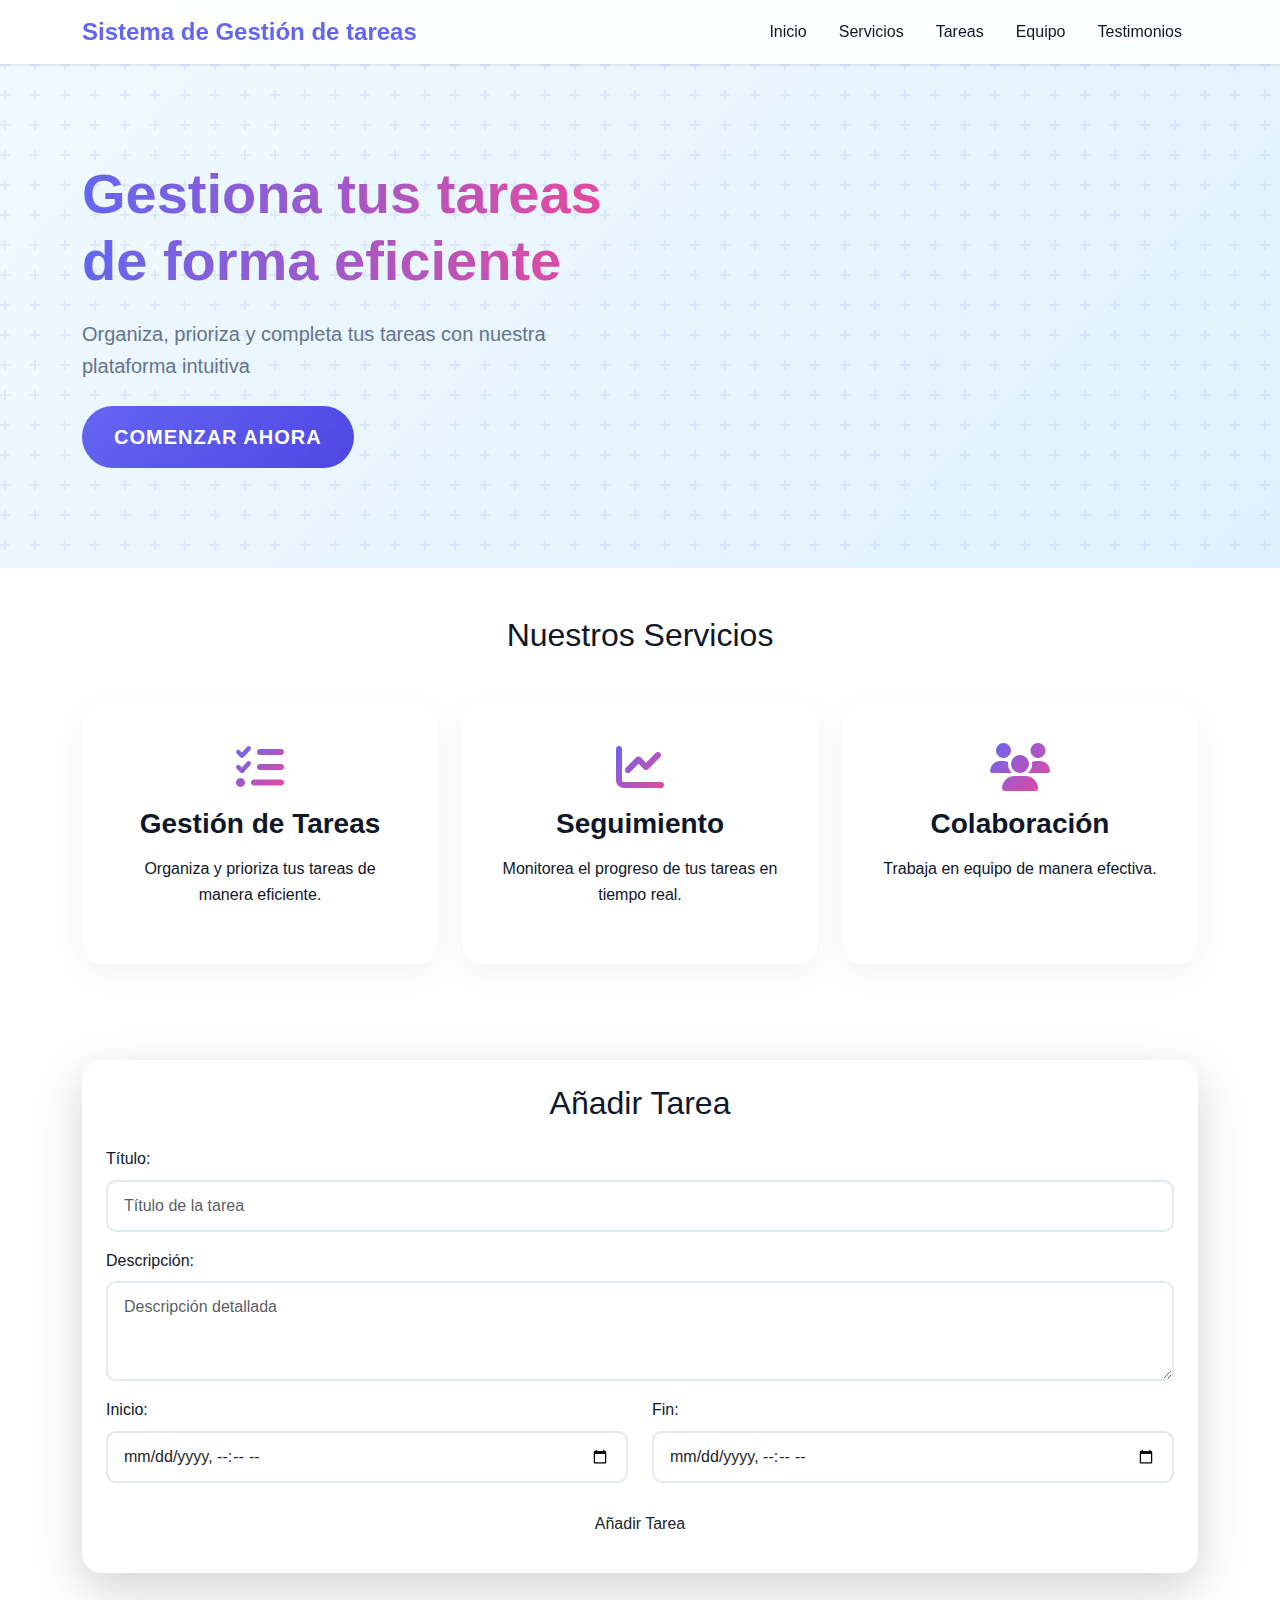
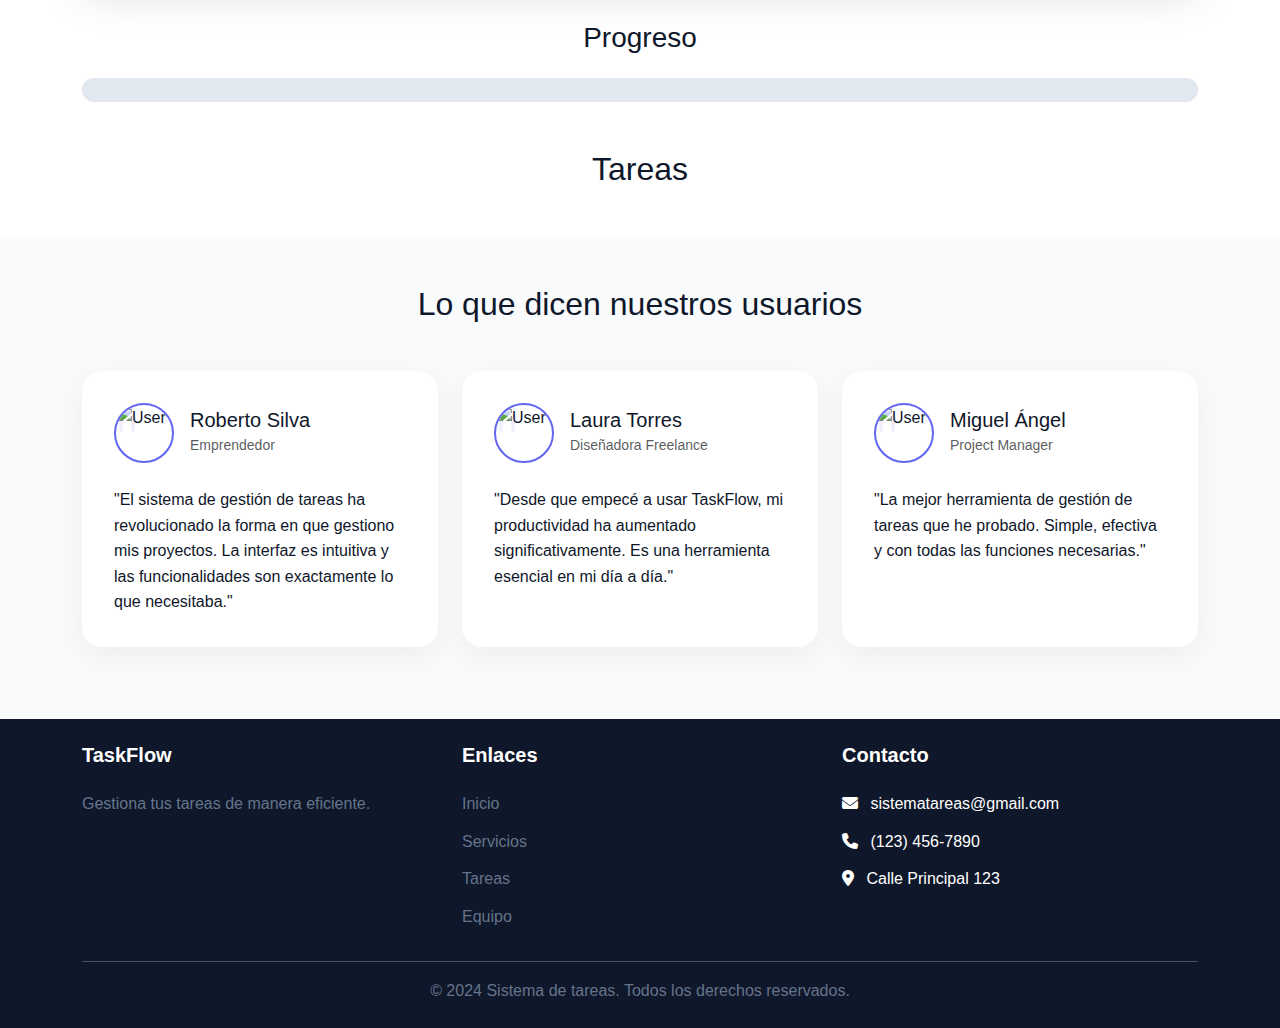
==== index.html @ 4edff776 "Fix section tareas" ====
<!DOCTYPE html>
<html lang="es">

<head>
    <meta charset="UTF-8">
    <meta name="viewport" content="width=device-width, initial-scale=1.0">
    <title>TaskFlow - Gestión de Tareas</title>
    <!-- Bootstrap CSS -->
    <link href="https://cdn.jsdelivr.net/npm/bootstrap@5.3.0-alpha3/dist/css/bootstrap.min.css" rel="stylesheet">
    <!-- Font Awesome -->
    <link rel="stylesheet" href="https://cdnjs.cloudflare.com/ajax/libs/font-awesome/6.4.0/css/all.min.css">
    <!-- Custom CSS -->
    <link rel="stylesheet" href="styles/main.css">
</head>

<body>
    <!-- Navbar -->
    <nav class="navbar navbar-expand-lg navbar-dark fixed-top">
        <div class="container">
            <a class="navbar-brand" href="#">Sistema de Gestión de tareas</a>
            <button class="navbar-toggler" type="button" data-bs-toggle="collapse" data-bs-target="#navbarNav">
                <span class="navbar-toggler-icon"></span>
            </button>
            <div class="collapse navbar-collapse" id="navbarNav">
                <ul class="navbar-nav ms-auto">
                    <li class="nav-item">
                        <a class="nav-link" href="#inicio">Inicio</a>
                    </li>
                    <li class="nav-item">
                        <a class="nav-link" href="#servicios">Servicios</a>
                    </li>
                    <li class="nav-item">
                        <a class="nav-link" href="#tareas">Tareas</a>
                    </li>
                    <li class="nav-item">
                        <a class="nav-link" href="#equipo">Equipo</a>
                    </li>
                    <li class="nav-item">
                        <a class="nav-link" href="#testimonios">Testimonios</a>
                    </li>
                </ul>
            </div>
        </div>
    </nav>

    <!-- Hero Section -->
    <section id="inicio" class="hero-section">
        <div class="container">
            <div class="row align-items-center">
                <div class="col-lg-6">
                    <h1 class="display-4 fw-bold mb-4">Gestiona tus tareas de forma eficiente</h1>
                    <p class="lead mb-4">Organiza, prioriza y completa tus tareas con nuestra plataforma intuitiva</p>
                    <a href="#tareas" class="btn btn-primary btn-lg">Comenzar ahora</a>
                </div>

            </div>
        </div>
    </section>

    <!-- Services Section -->
    <section id="servicios" class="services-section py-5">
        <div class="container">
            <h2 class="text-center mb-5">Nuestros Servicios</h2>
            <div class="row g-4">
                <div class="col-md-4">
                    <div class="service-card">
                        <i class="fas fa-tasks fa-3x mb-3"></i>
                        <h3>Gestión de Tareas</h3>
                        <p>Organiza y prioriza tus tareas de manera eficiente.</p>
                    </div>
                </div>
                <div class="col-md-4">
                    <div class="service-card">
                        <i class="fas fa-chart-line fa-3x mb-3"></i>
                        <h3>Seguimiento</h3>
                        <p>Monitorea el progreso de tus tareas en tiempo real.</p>
                    </div>
                </div>
                <div class="col-md-4">
                    <div class="service-card">
                        <i class="fas fa-users fa-3x mb-3"></i>
                        <h3>Colaboración</h3>
                        <p>Trabaja en equipo de manera efectiva.</p>
                    </div>
                </div>
            </div>
        </div>
    </section>

    <!-- Task Management Section -->
    <main class="container py-5">
        <!-- Sección del formulario -->
        <section class="mb-5">
            <div class="custom-card shadow-lg p-4">
                <h2 class="text-center custom-title mb-4">Añadir Tarea</h2>
                <form id="taskForm">
                    <div class="mb-3">
                        <label for="title" class="form-label custom-label">Título:</label>
                        <input type="text" id="title" name="title" class="form-control custom-input"
                            placeholder="Título de la tarea" required>
                    </div>
                    <div class="mb-3">
                        <label for="description" class="form-label custom-label">Descripción:</label>
                        <textarea id="description" name="description" class="form-control custom-textarea" rows="3"
                            placeholder="Descripción detallada" required></textarea>
                    </div>
                    <div class="row">
                        <div class="col-md-6 mb-3">
                            <label for="start_time" class="form-label custom-label">Inicio:</label>
                            <input type="datetime-local" id="start_time" name="start_time"
                                class="form-control custom-input" required>
                        </div>
                        <div class="col-md-6 mb-3">
                            <label for="end_time" class="form-label custom-label">Fin:</label>
                            <input type="datetime-local" id="end_time" name="end_time" class="form-control custom-input"
                                required>
                        </div>
                    </div>
                    <button type="submit" class="btn custom-btn w-100">Añadir Tarea</button>
                </form>
            </div>
        </section>

        <!-- Barra de progreso -->
        <section class="mb-5">
            <h3 class="text-center custom-title mb-3">Progreso</h3>
            <div class="progress">
                <div id="progressBar" class="progress-bar progress-bar-striped" role="progressbar" style="width: 0%;"
                    aria-valuenow="0" aria-valuemin="0" aria-valuemax="100">
                    0% Completado
                </div>
            </div>
        </section>


        <!-- Línea de tiempo -->
        <section>
            <h2 class="text-center custom-title mb-4">Tareas</h2>
            <div id="timelineContainer" class="row g-4">

            </div>
        </section>
    </main>

    <!-- Team Section -->
    <!-- <section id="equipo" class="team-section py-5">
        <div class="container">
            <h2 class="text-center mb-5">Nuestro Equipo</h2>
            <div class="row">
                <div class="col-lg-3 col-md-6 mb-4">
                    <div class="team-card">
                        <img src="https://randomuser.me/api/portraits/men/1.jpg" alt="Team member">
                        <h4>Jhon Guaman</h4>
                        <p>CEO & Fundador</p>
                    </div>
                </div>
                <div class="col-lg-3 col-md-6 mb-4">
                    <div class="team-card">
                        <img src="https://randomuser.me/api/portraits/men/2.jpg" alt="Team member">
                        <h4>María García</h4>
                        <p>Diseñadora UX</p>
                    </div>
                </div>
                <div class="col-lg-3 col-md-6 mb-4">
                    <div class="team-card">
                        <img src="https://randomuser.me/api/portraits/men/3.jpg" alt="Team member">
                        <h4>Carlos López</h4>
                        <p>Desarrollador Senior</p>
                    </div>
                </div>
               
            </div>
        </div>
    </section> -->

    <!-- Testimonials Section -->
    <section id="testimonios" class="testimonials-section py-5">
        <div class="container">
            <h2 class="text-center mb-5">Lo que dicen nuestros usuarios</h2>
            <div class="row">
                <div class="col-lg-4 mb-4">
                    <div class="testimonial-card">
                        <div class="d-flex align-items-center mb-4">
                            <img src="https://randomuser.me/api/portraits/men/3.jpg" alt="User" class="me-3">
                            <div>
                                <h5 class="mb-0">Roberto Silva</h5>
                                <small class="text-muted">Emprendedor</small>
                            </div>
                        </div>
                        <p class="mb-0">"El sistema de gestión de tareas ha revolucionado la forma en que gestiono mis
                            proyectos. La interfaz es intuitiva y las funcionalidades son exactamente lo que
                            necesitaba."</p>
                    </div>
                </div>
                <div class="col-lg-4 mb-4">
                    <div class="testimonial-card">
                        <div class="d-flex align-items-center mb-4">
                            <img src="https://randomuser.me/api/portraits/women/3.jpg" alt="User" class="me-3">
                            <div>
                                <h5 class="mb-0">Laura Torres</h5>
                                <small class="text-muted">Diseñadora Freelance</small>
                            </div>
                        </div>
                        <p class="mb-0">"Desde que empecé a usar TaskFlow, mi productividad ha aumentado
                            significativamente. Es una herramienta esencial en mi día a día."</p>
                    </div>
                </div>
                <div class="col-lg-4 mb-4">
                    <div class="testimonial-card">
                        <div class="d-flex align-items-center mb-4">
                            <img src="https://randomuser.me/api/portraits/men/4.jpg" alt="User" class="me-3">
                            <div>
                                <h5 class="mb-0">Miguel Ángel</h5>
                                <small class="text-muted">Project Manager</small>
                            </div>
                        </div>
                        <p class="mb-0">"La mejor herramienta de gestión de tareas que he probado. Simple, efectiva y
                            con todas las funciones necesarias."</p>
                    </div>
                </div>
            </div>
        </div>
    </section>

    <!-- Footer -->
    <footer class="footer py-4">
        <div class="container">
            <div class="row">
                <div class="col-md-4">
                    <h5>TaskFlow</h5>
                    <p>Gestiona tus tareas de manera eficiente.</p>
                </div>
                <div class="col-md-4">
                    <h5>Enlaces</h5>
                    <ul class="list-unstyled">
                        <li><a href="#inicio">Inicio</a></li>
                        <li><a href="#servicios">Servicios</a></li>
                        <li><a href="#tareas">Tareas</a></li>
                        <li><a href="#equipo">Equipo</a></li>
                    </ul>
                </div>
                <div class="col-md-4">
                    <h5>Contacto</h5>
                    <ul class="list-unstyled">
                        <li><i class="fas fa-envelope me-2"></i> sistematareas@gmail.com</li>
                        <li><i class="fas fa-phone me-2"></i> (123) 456-7890</li>
                        <li><i class="fas fa-map-marker-alt me-2"></i> Calle Principal 123</li>
                    </ul>
                </div>
            </div>
            <hr>
            <div class="text-center">
                <p class="mb-0">&copy; 2024 Sistema de tareas. Todos los derechos reservados.</p>
            </div>
        </div>
    </footer>

    <!-- Bootstrap JS -->
    <script src="https://cdn.jsdelivr.net/npm/bootstrap@5.3.0-alpha3/dist/js/bootstrap.bundle.min.js"></script>
    <script type="module" src="./scripts/main.js"></script>
</body>

</html>
---- styles/main.css ----
/* Variables */
:root {
    --primary-color: #6366f1;
    --primary-dark: #4f46e5;
    --secondary-color: #0f172a;
    --accent-color: #ec4899;
    --light-color: #f8fafc;
    --gray-color: #64748b;
    --success-color: #22c55e;
    --danger-color: #ef4444;
    --warning-color: #f59e0b;
}

/* General Styles */
body {
    font-family: 'Inter', 'Segoe UI', sans-serif;
    color: var(--secondary-color);
    line-height: 1.6;
}

/* Navbar */
.navbar {
    background-color: rgba(255, 255, 255, 0.95);
    backdrop-filter: blur(10px);
    box-shadow: 0 1px 3px rgba(0, 0, 0, 0.1);
}

.navbar-brand {
    font-weight: 700;
    color: var(--primary-color) !important;
    font-size: 1.5rem;
}

.nav-link {
    font-weight: 500;
    color: var(--secondary-color) !important;
    padding: 0.5rem 1rem !important;
    transition: color 0.3s ease;
}

.nav-link:hover {
    color: var(--primary-color) !important;
}

/* Hero Section */
.hero-section {
    padding: 160px 0 100px;
    background: linear-gradient(135deg, #f0f9ff 0%, #e0f2fe 100%);
    position: relative;
    overflow: hidden;
}

.hero-section::before {
    content: '';
    position: absolute;
    top: 0;
    left: 0;
    right: 0;
    bottom: 0;
    background: url("data:image/svg+xml,%3Csvg width='60' height='60' viewBox='0 0 60 60' xmlns='http://www.w3.org/2000/svg'%3E%3Cg fill='none' fill-rule='evenodd'%3E%3Cg fill='%236366f1' fill-opacity='0.1'%3E%3Cpath d='M36 34v-4h-2v4h-4v2h4v4h2v-4h4v-2h-4zm0-30V0h-2v4h-4v2h4v4h2V6h4V4h-4zM6 34v-4H4v4H0v2h4v4h2v-4h4v-2H6zM6 4V0H4v4H0v2h4v4h2V6h4V4H6z'/%3E%3C/g%3E%3C/g%3E%3C/svg%3E");
}

.hero-section h1 {
    font-weight: 800;
    font-size: 3.5rem;
    line-height: 1.2;
    margin-bottom: 1.5rem;
    background: linear-gradient(to right, var(--primary-color), var(--accent-color));
    -webkit-background-clip: text;
    -webkit-text-fill-color: transparent;
}

.hero-section .lead {
    font-size: 1.25rem;
    color: var(--gray-color);
    margin-bottom: 2rem;
}

.hero-section .btn-primary {
    padding: 1rem 2rem;
    font-weight: 600;
    border-radius: 50px;
    text-transform: uppercase;
    letter-spacing: 1px;
}

/* Services Section */
.services-section {
    padding: 100px 0;
    background-color: white;
}

.service-card {
    text-align: center;
    padding: 2.5rem;
    border-radius: 20px;
    background: white;
    box-shadow: 0 10px 30px rgba(0,0,0,0.05);
    transition: all 0.3s ease;
    height: 100%;
}

.service-card:hover {
    transform: translateY(-10px);
    box-shadow: 0 20px 40px rgba(0,0,0,0.1);
}

.service-card i {
    font-size: 3rem;
    margin-bottom: 1.5rem;
    background: linear-gradient(135deg, var(--primary-color), var(--accent-color));
    -webkit-background-clip: text;
    -webkit-text-fill-color: transparent;
}

.service-card h3 {
    font-weight: 700;
    margin-bottom: 1rem;
    color: var(--secondary-color);
}

/* Task Section */
.task-section {
    padding: 100px 0;
    background-color: var(--light-color);
}

.custom-card {
    background: white;
    border-radius: 20px;
    padding: 2rem;
    box-shadow: 0 10px 30px rgba(0,0,0,0.05);
    transition: all 0.3s ease;
}

.custom-card:hover {
    transform: translateY(-5px);
    box-shadow: 0 20px 40px rgba(0,0,0,0.1);
}

/* Form Styles */
.form-label {
    font-weight: 500;
    color: var(--secondary-color);
    margin-bottom: 0.5rem;
}

.form-control {
    border: 2px solid #e2e8f0;
    border-radius: 10px;
    padding: 0.75rem 1rem;
    transition: all 0.3s ease;
}

.form-control:focus {
    border-color: var(--primary-color);
    box-shadow: 0 0 0 3px rgba(99, 102, 241, 0.1);
}

/* Progress Bar */
.progress {
    height: 1.5rem;
    border-radius: 1rem;
    background-color: #e2e8f0;
    margin: 1.5rem 0;
    overflow: hidden;
}

.progress-bar {
    background: linear-gradient(135deg, var(--primary-color), var(--accent-color));
    transition: width 0.5s ease;
}

/* Timeline Container */
#timelineContainer .custom-card {
    border-left: 5px solid var(--primary-color);
    margin-bottom: 1.5rem;
}

#timelineContainer .custom-card.completed {
    border-left-color: var(--success-color);
    background-color: #f0fdf4;
}

/* Team Section */
.team-section {
    padding: 100px 0;
    background-color: white;
}

.team-card {
    text-align: center;
    padding: 2rem;
    border-radius: 20px;
    background: white;
    box-shadow: 0 10px 30px rgba(0,0,0,0.05);
    transition: all 0.3s ease;
    height: 100%;
}

.team-card:hover {
    transform: translateY(-10px);
    box-shadow: 0 20px 40px rgba(0,0,0,0.1);
}

.team-card img {
    width: 150px;
    height: 150px;
    object-fit: cover;
    border-radius: 50%;
    margin-bottom: 1.5rem;
    border: 3px solid var(--primary-color);
}

.team-card h4 {
    font-weight: 700;
    color: var(--secondary-color);
    margin-bottom: 0.5rem;
}

.team-card p {
    color: var(--gray-color);
    font-size: 0.9rem;
}

/* Testimonials Section */
.testimonials-section {
    padding: 100px 0;
    background-color: var(--light-color);
}

.testimonial-card {
    padding: 2rem;
    border-radius: 20px;
    background: white;
    box-shadow: 0 10px 30px rgba(0,0,0,0.05);
    height: 100%;
    position: relative;
}

.testimonial-card::before {
    content: '"';
    position: absolute;
    top: 1rem;
    left: 2rem;
    font-size: 4rem;
    color: var(--primary-color);
    opacity: 0.1;
    font-family: Georgia, serif;
}

.testimonial-card img {
    width: 60px;
    height: 60px;
    object-fit: cover;
    border-radius: 50%;
    border: 2px solid var(--primary-color);
}

/* Footer */
.footer {
    background-color: var(--secondary-color);
    color: white;
    padding: 80px 0 40px;
}

.footer h5 {
    color: white;
    font-weight: 700;
    margin-bottom: 1.5rem;
}

.footer p {
    color: var(--gray-color);
}

.footer ul li {
    margin-bottom: 0.75rem;
}

.footer a {
    color: var(--gray-color);
    text-decoration: none;
    transition: color 0.3s ease;
}

.footer a:hover {
    color: var(--primary-color);
}

/* Buttons */
.btn {
    padding: 0.75rem 1.5rem;
    border-radius: 10px;
    font-weight: 500;
    transition: all 0.3s ease;
}

.btn-primary {
    background: linear-gradient(135deg, var(--primary-color), var(--primary-dark));
    border: none;
}

.btn-primary:hover {
    background: linear-gradient(135deg, var(--primary-dark), var(--primary-color));
    transform: translateY(-2px);
    box-shadow: 0 10px 20px rgba(99, 102, 241, 0.2);
}

.btn-success {
    background-color: var(--success-color);
    border: none;
}

.btn-danger {
    background-color: var(--danger-color);
    border: none;
}

.btn-warning {
    background-color: var(--warning-color);
    border: none;
    color: white;
}

/* Animations */
@keyframes fadeIn {
    from {
        opacity: 0;
        transform: translateY(20px);
    }
    to {
        opacity: 1;
        transform: translateY(0);
    }
}

.custom-card, .service-card, .team-card, .testimonial-card {
    animation: fadeIn 0.5s ease-out forwards;
}

/* Responsive Design */
@media (max-width: 768px) {
    .hero-section {
        padding: 120px 0 60px;
    }

    .hero-section h1 {
        font-size: 2.5rem;
    }

    .section-padding {
        padding: 60px 0;
    }

    .team-card, .service-card {
        margin-bottom: 2rem;
    }
}
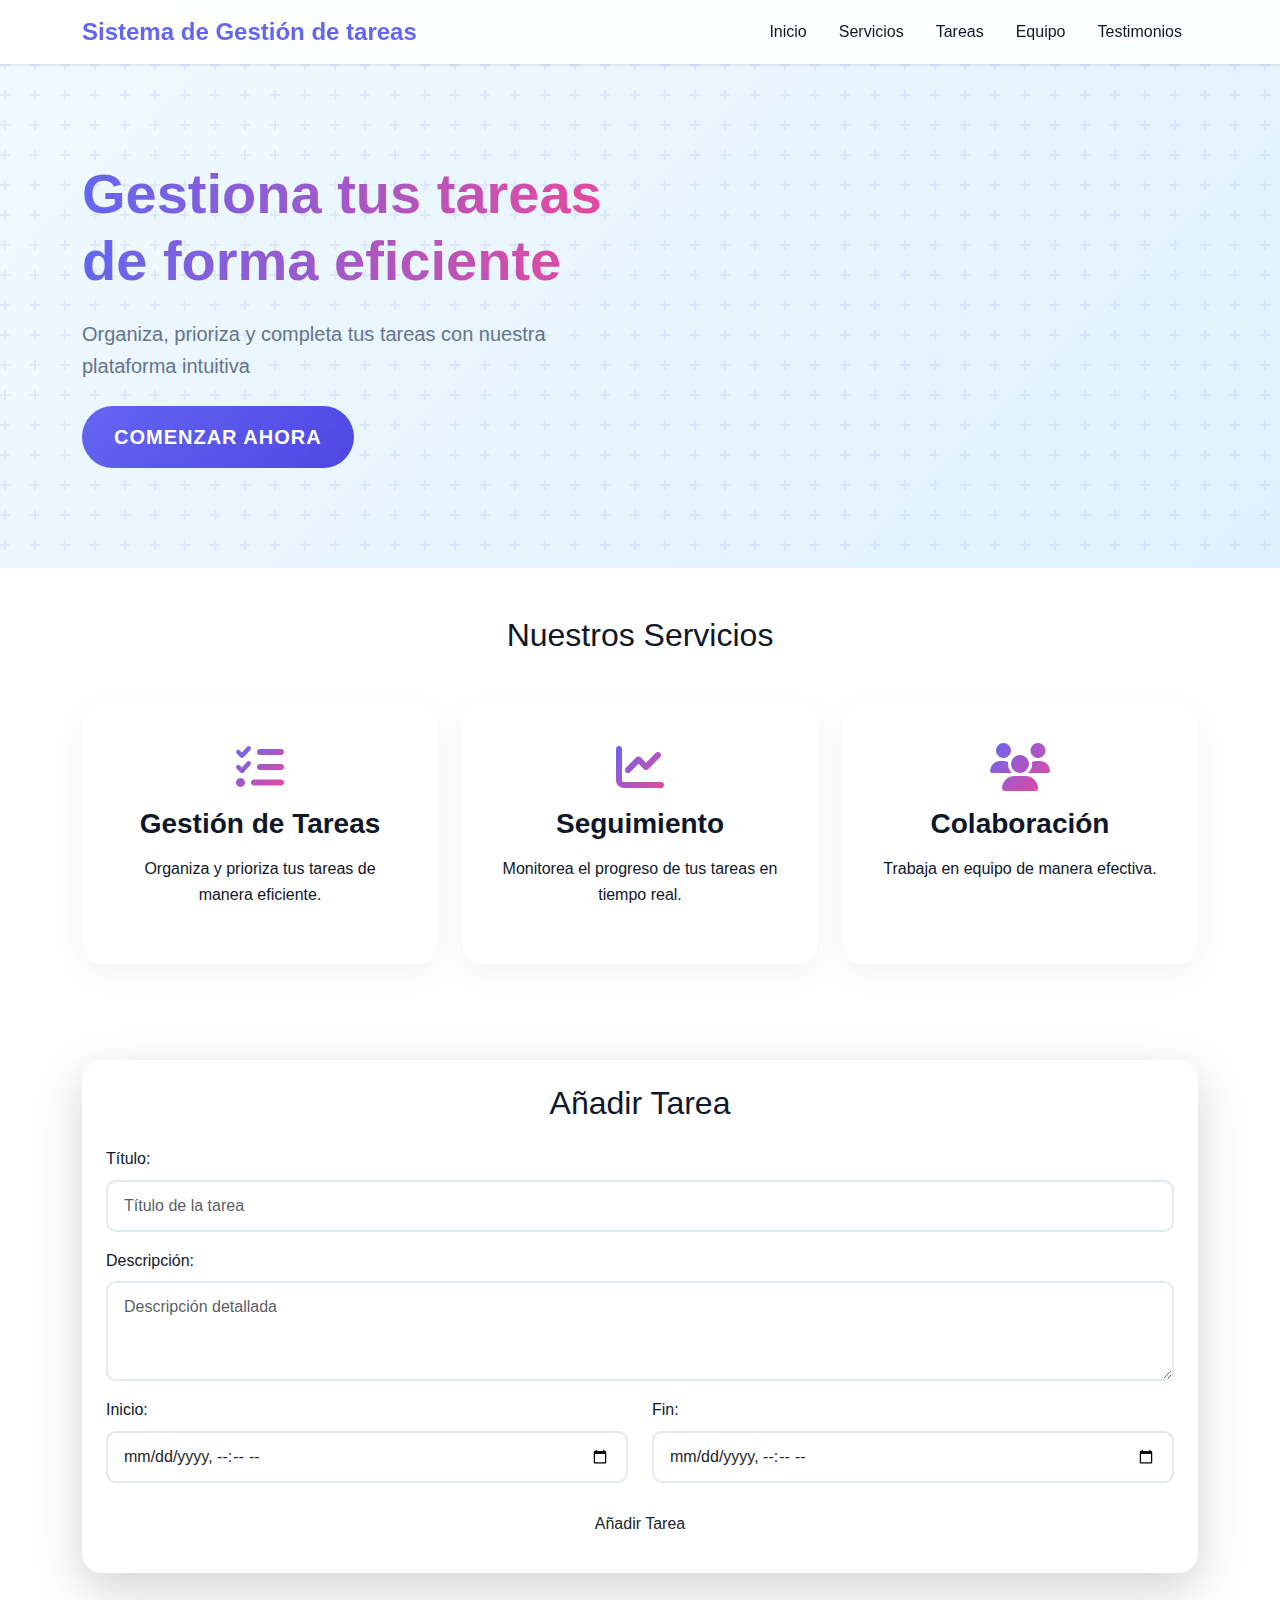
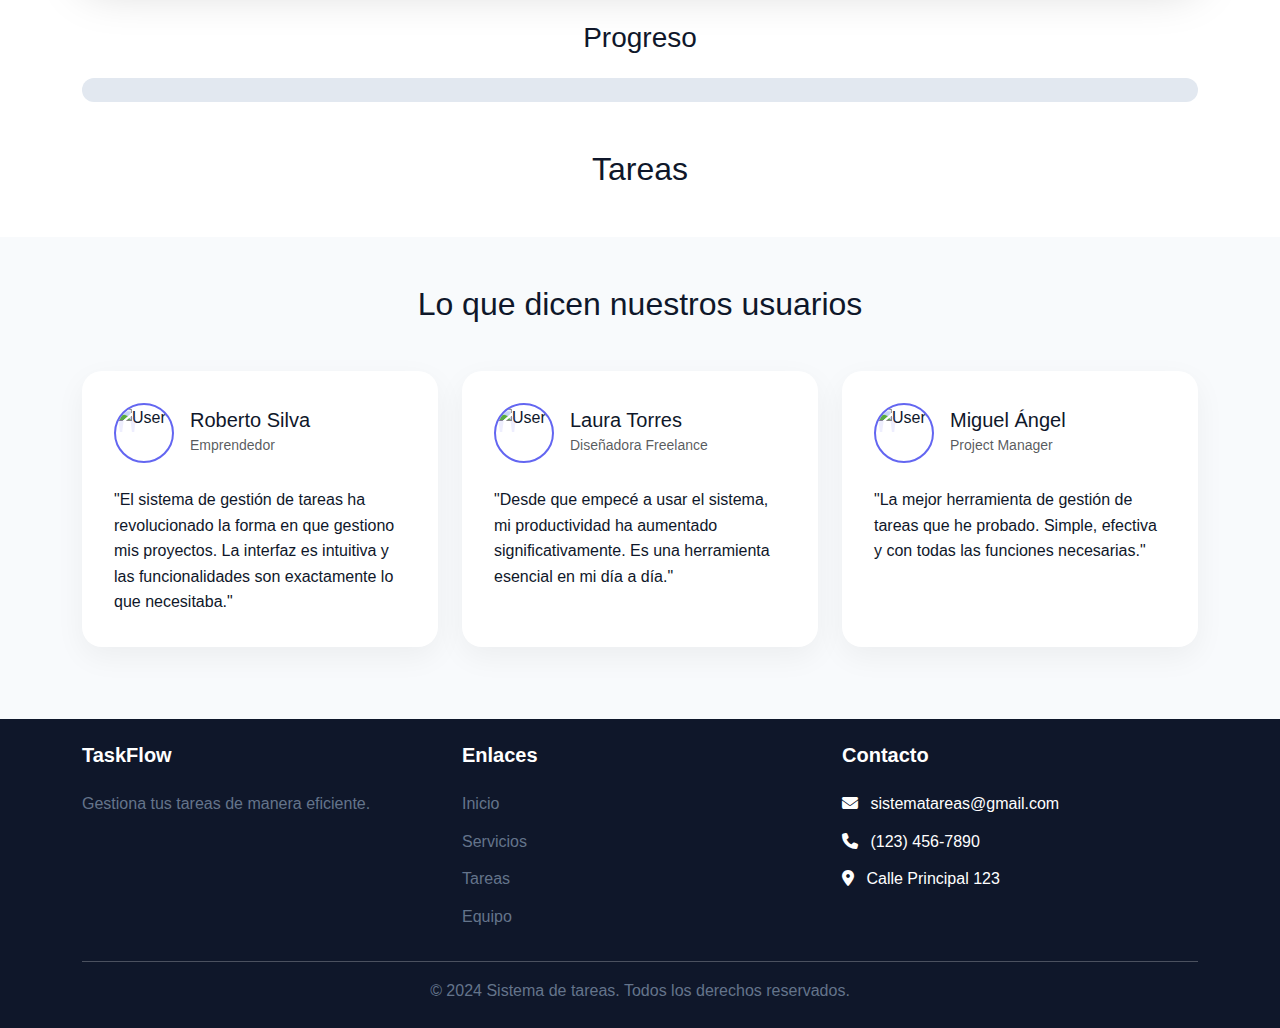
==== commit 57d3c809: "Arreglar texto" ====
--- a/index.html
+++ b/index.html
@@ -4,7 +4,7 @@
 <head>
     <meta charset="UTF-8">
     <meta name="viewport" content="width=device-width, initial-scale=1.0">
-    <title>TaskFlow - Gestión de Tareas</title>
+    <title>Gestión de Tareas</title>
     <!-- Bootstrap CSS -->
     <link href="https://cdn.jsdelivr.net/npm/bootstrap@5.3.0-alpha3/dist/css/bootstrap.min.css" rel="stylesheet">
     <!-- Font Awesome -->
@@ -201,7 +201,7 @@
                                 <small class="text-muted">Diseñadora Freelance</small>
                             </div>
                         </div>
-                        <p class="mb-0">"Desde que empecé a usar TaskFlow, mi productividad ha aumentado
+                        <p class="mb-0">"Desde que empecé a usar el sistema, mi productividad ha aumentado
                             significativamente. Es una herramienta esencial en mi día a día."</p>
                     </div>
                 </div>
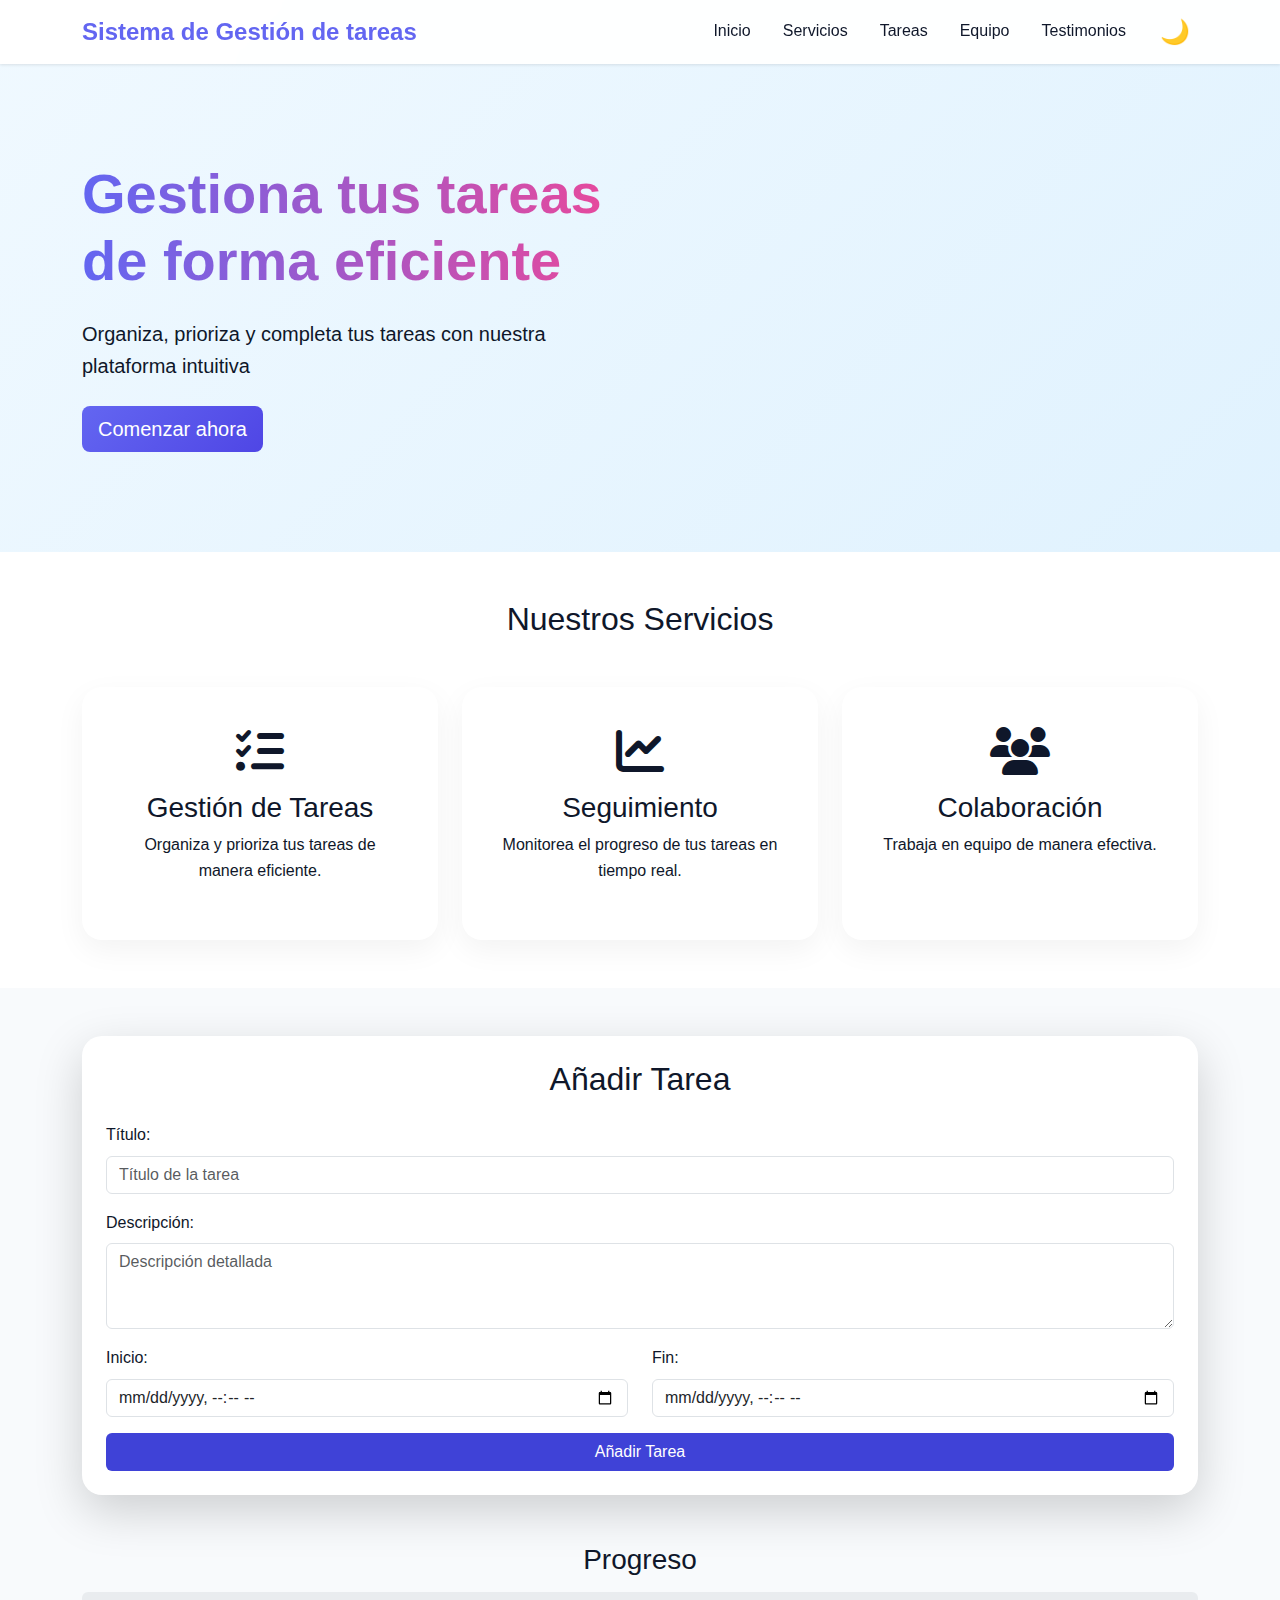
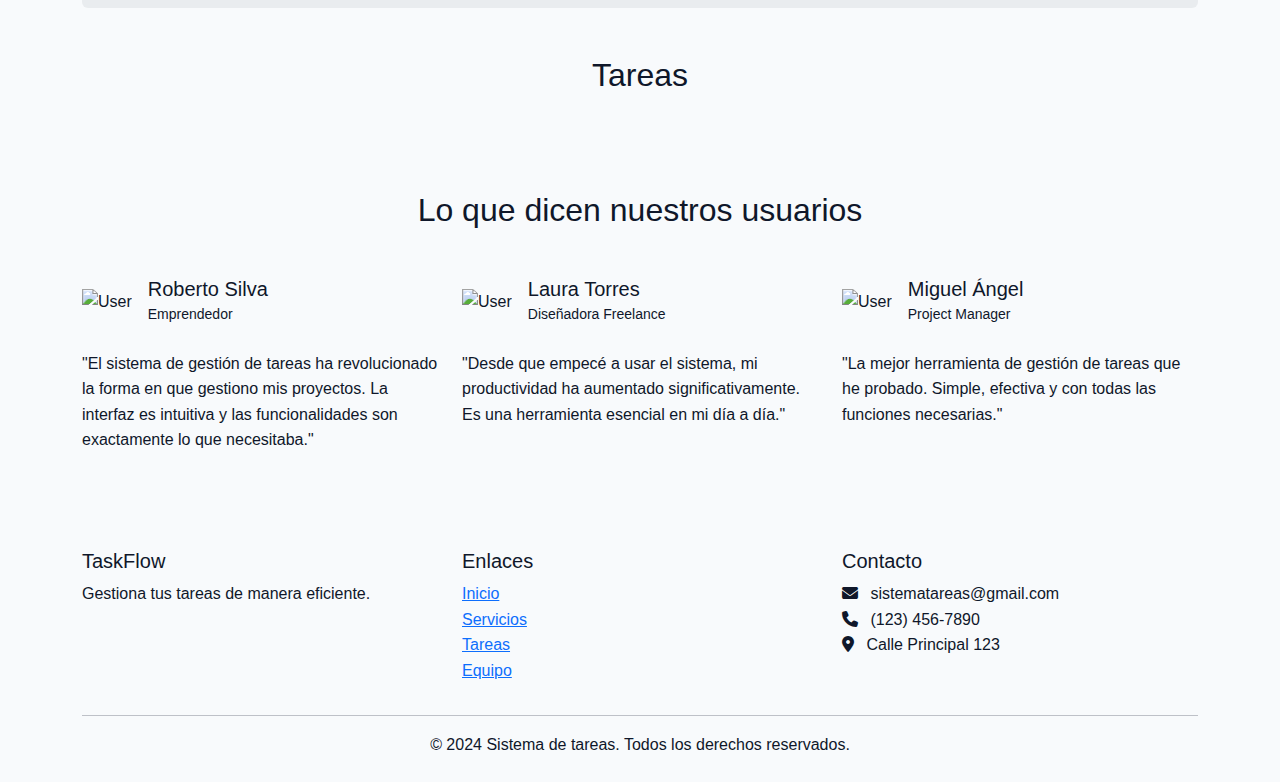
==== commit 0d9afaba: "Implementado cambio de tema claro/oscuro utilizando Shadow DOM para encapsular estilos." ====
--- a/index.html
+++ b/index.html
@@ -15,33 +15,39 @@
 
 <body>
     <!-- Navbar -->
-    <nav class="navbar navbar-expand-lg navbar-dark fixed-top">
-        <div class="container">
-            <a class="navbar-brand" href="#">Sistema de Gestión de tareas</a>
-            <button class="navbar-toggler" type="button" data-bs-toggle="collapse" data-bs-target="#navbarNav">
-                <span class="navbar-toggler-icon"></span>
-            </button>
-            <div class="collapse navbar-collapse" id="navbarNav">
-                <ul class="navbar-nav ms-auto">
-                    <li class="nav-item">
-                        <a class="nav-link" href="#inicio">Inicio</a>
-                    </li>
-                    <li class="nav-item">
-                        <a class="nav-link" href="#servicios">Servicios</a>
-                    </li>
-                    <li class="nav-item">
-                        <a class="nav-link" href="#tareas">Tareas</a>
-                    </li>
-                    <li class="nav-item">
-                        <a class="nav-link" href="#equipo">Equipo</a>
-                    </li>
-                    <li class="nav-item">
-                        <a class="nav-link" href="#testimonios">Testimonios</a>
-                    </li>
-                </ul>
-            </div>
-        </div>
-    </nav>
+<!-- Navbar -->
+<nav class="navbar navbar-expand-lg navbar-dark fixed-top">
+    <div class="container">
+        <a class="navbar-brand" href="#">Sistema de Gestión de tareas</a>
+        <button class="navbar-toggler" type="button" data-bs-toggle="collapse" data-bs-target="#navbarNav">
+            <span class="navbar-toggler-icon"></span>
+        </button>
+        <div class="collapse navbar-collapse" id="navbarNav">
+            <ul class="navbar-nav ms-auto">
+                <li class="nav-item">
+                    <a class="nav-link" href="#inicio">Inicio</a>
+                </li>
+                <li class="nav-item">
+                    <a class="nav-link" href="#servicios">Servicios</a>
+                </li>
+                <li class="nav-item">
+                    <a class="nav-link" href="#tareas">Tareas</a>
+                </li>
+                <li class="nav-item">
+                    <a class="nav-link" href="#equipo">Equipo</a>
+                </li>
+                <li class="nav-item">
+                    <a class="nav-link" href="#testimonios">Testimonios</a>
+                </li>
+                <!-- Aquí agregamos el Web Component para cambiar el tema -->
+                <li class="nav-item">
+                    <theme-switcher></theme-switcher> <!-- El Web Component -->
+                </li>
+            </ul>
+        </div>
+    </div>
+</nav>
+
 
     <!-- Hero Section -->
     <section id="inicio" class="hero-section">
@@ -88,7 +94,7 @@
     </section>
 
     <!-- Task Management Section -->
-    <main class="container py-5">
+    <main class="container py-5" id="tareas">
         <!-- Sección del formulario -->
         <section class="mb-5">
             <div class="custom-card shadow-lg p-4">
@@ -184,7 +190,7 @@
                             <img src="https://randomuser.me/api/portraits/men/3.jpg" alt="User" class="me-3">
                             <div>
                                 <h5 class="mb-0">Roberto Silva</h5>
-                                <small class="text-muted">Emprendedor</small>
+                                <small class="mb-0">Emprendedor</small>
                             </div>
                         </div>
                         <p class="mb-0">"El sistema de gestión de tareas ha revolucionado la forma en que gestiono mis
@@ -198,7 +204,7 @@
                             <img src="https://randomuser.me/api/portraits/women/3.jpg" alt="User" class="me-3">
                             <div>
                                 <h5 class="mb-0">Laura Torres</h5>
-                                <small class="text-muted">Diseñadora Freelance</small>
+                                <small class="mb-0">Diseñadora Freelance</small>
                             </div>
                         </div>
                         <p class="mb-0">"Desde que empecé a usar el sistema, mi productividad ha aumentado
@@ -211,7 +217,7 @@
                             <img src="https://randomuser.me/api/portraits/men/4.jpg" alt="User" class="me-3">
                             <div>
                                 <h5 class="mb-0">Miguel Ángel</h5>
-                                <small class="text-muted">Project Manager</small>
+                                <small class="mb-0">Project Manager</small>
                             </div>
                         </div>
                         <p class="mb-0">"La mejor herramienta de gestión de tareas que he probado. Simple, efectiva y
@@ -255,6 +261,7 @@
         </div>
     </footer>
 
+<script src="scripts/themeSwitcher.js"></script>
     <!-- Bootstrap JS -->
     <script src="https://cdn.jsdelivr.net/npm/bootstrap@5.3.0-alpha3/dist/js/bootstrap.bundle.min.js"></script>
     <script type="module" src="./scripts/main.js"></script>
--- a/styles/main.css
+++ b/styles/main.css
@@ -9,13 +9,32 @@
     --success-color: #22c55e;
     --danger-color: #ef4444;
     --warning-color: #f59e0b;
+
+    /* Variables para el tema oscuro */
+    --dark-background: #0f172a;
+    --dark-text: #f8fafc;
+    --dark-secondary: #d1d5db;
 }
 
 /* General Styles */
 body {
     font-family: 'Inter', 'Segoe UI', sans-serif;
+    line-height: 1.6;
+    background-color: var(--light-color);
     color: var(--secondary-color);
-    line-height: 1.6;
+    transition: all 0.3s ease;
+}
+
+/* Tema Claro */
+body.light-mode {
+    background-color: var(--light-color);
+    color: var(--secondary-color);
+}
+
+/* Tema Oscuro */
+body.dark-mode {
+    background-color: var(--dark-background);
+    color: var(--dark-text);
 }
 
 /* Navbar */
@@ -48,16 +67,6 @@
     background: linear-gradient(135deg, #f0f9ff 0%, #e0f2fe 100%);
     position: relative;
     overflow: hidden;
-}
-
-.hero-section::before {
-    content: '';
-    position: absolute;
-    top: 0;
-    left: 0;
-    right: 0;
-    bottom: 0;
-    background: url("data:image/svg+xml,%3Csvg width='60' height='60' viewBox='0 0 60 60' xmlns='http://www.w3.org/2000/svg'%3E%3Cg fill='none' fill-rule='evenodd'%3E%3Cg fill='%236366f1' fill-opacity='0.1'%3E%3Cpath d='M36 34v-4h-2v4h-4v2h4v4h2v-4h4v-2h-4zm0-30V0h-2v4h-4v2h4v4h2V6h4V4h-4zM6 34v-4H4v4H0v2h4v4h2v-4h4v-2H6zM6 4V0H4v4H0v2h4v4h2V6h4V4H6z'/%3E%3C/g%3E%3C/g%3E%3C/svg%3E");
 }
 
 .hero-section h1 {
@@ -70,21 +79,7 @@
     -webkit-text-fill-color: transparent;
 }
 
-.hero-section .lead {
-    font-size: 1.25rem;
-    color: var(--gray-color);
-    margin-bottom: 2rem;
-}
-
-.hero-section .btn-primary {
-    padding: 1rem 2rem;
-    font-weight: 600;
-    border-radius: 50px;
-    text-transform: uppercase;
-    letter-spacing: 1px;
-}
-
-/* Services Section */
+/* Service Section */
 .services-section {
     padding: 100px 0;
     background-color: white;
@@ -100,25 +95,6 @@
     height: 100%;
 }
 
-.service-card:hover {
-    transform: translateY(-10px);
-    box-shadow: 0 20px 40px rgba(0,0,0,0.1);
-}
-
-.service-card i {
-    font-size: 3rem;
-    margin-bottom: 1.5rem;
-    background: linear-gradient(135deg, var(--primary-color), var(--accent-color));
-    -webkit-background-clip: text;
-    -webkit-text-fill-color: transparent;
-}
-
-.service-card h3 {
-    font-weight: 700;
-    margin-bottom: 1rem;
-    color: var(--secondary-color);
-}
-
 /* Task Section */
 .task-section {
     padding: 100px 0;
@@ -133,169 +109,7 @@
     transition: all 0.3s ease;
 }
 
-.custom-card:hover {
-    transform: translateY(-5px);
-    box-shadow: 0 20px 40px rgba(0,0,0,0.1);
-}
-
-/* Form Styles */
-.form-label {
-    font-weight: 500;
-    color: var(--secondary-color);
-    margin-bottom: 0.5rem;
-}
-
-.form-control {
-    border: 2px solid #e2e8f0;
-    border-radius: 10px;
-    padding: 0.75rem 1rem;
-    transition: all 0.3s ease;
-}
-
-.form-control:focus {
-    border-color: var(--primary-color);
-    box-shadow: 0 0 0 3px rgba(99, 102, 241, 0.1);
-}
-
-/* Progress Bar */
-.progress {
-    height: 1.5rem;
-    border-radius: 1rem;
-    background-color: #e2e8f0;
-    margin: 1.5rem 0;
-    overflow: hidden;
-}
-
-.progress-bar {
-    background: linear-gradient(135deg, var(--primary-color), var(--accent-color));
-    transition: width 0.5s ease;
-}
-
-/* Timeline Container */
-#timelineContainer .custom-card {
-    border-left: 5px solid var(--primary-color);
-    margin-bottom: 1.5rem;
-}
-
-#timelineContainer .custom-card.completed {
-    border-left-color: var(--success-color);
-    background-color: #f0fdf4;
-}
-
-/* Team Section */
-.team-section {
-    padding: 100px 0;
-    background-color: white;
-}
-
-.team-card {
-    text-align: center;
-    padding: 2rem;
-    border-radius: 20px;
-    background: white;
-    box-shadow: 0 10px 30px rgba(0,0,0,0.05);
-    transition: all 0.3s ease;
-    height: 100%;
-}
-
-.team-card:hover {
-    transform: translateY(-10px);
-    box-shadow: 0 20px 40px rgba(0,0,0,0.1);
-}
-
-.team-card img {
-    width: 150px;
-    height: 150px;
-    object-fit: cover;
-    border-radius: 50%;
-    margin-bottom: 1.5rem;
-    border: 3px solid var(--primary-color);
-}
-
-.team-card h4 {
-    font-weight: 700;
-    color: var(--secondary-color);
-    margin-bottom: 0.5rem;
-}
-
-.team-card p {
-    color: var(--gray-color);
-    font-size: 0.9rem;
-}
-
-/* Testimonials Section */
-.testimonials-section {
-    padding: 100px 0;
-    background-color: var(--light-color);
-}
-
-.testimonial-card {
-    padding: 2rem;
-    border-radius: 20px;
-    background: white;
-    box-shadow: 0 10px 30px rgba(0,0,0,0.05);
-    height: 100%;
-    position: relative;
-}
-
-.testimonial-card::before {
-    content: '"';
-    position: absolute;
-    top: 1rem;
-    left: 2rem;
-    font-size: 4rem;
-    color: var(--primary-color);
-    opacity: 0.1;
-    font-family: Georgia, serif;
-}
-
-.testimonial-card img {
-    width: 60px;
-    height: 60px;
-    object-fit: cover;
-    border-radius: 50%;
-    border: 2px solid var(--primary-color);
-}
-
-/* Footer */
-.footer {
-    background-color: var(--secondary-color);
-    color: white;
-    padding: 80px 0 40px;
-}
-
-.footer h5 {
-    color: white;
-    font-weight: 700;
-    margin-bottom: 1.5rem;
-}
-
-.footer p {
-    color: var(--gray-color);
-}
-
-.footer ul li {
-    margin-bottom: 0.75rem;
-}
-
-.footer a {
-    color: var(--gray-color);
-    text-decoration: none;
-    transition: color 0.3s ease;
-}
-
-.footer a:hover {
-    color: var(--primary-color);
-}
-
 /* Buttons */
-.btn {
-    padding: 0.75rem 1.5rem;
-    border-radius: 10px;
-    font-weight: 500;
-    transition: all 0.3s ease;
-}
-
 .btn-primary {
     background: linear-gradient(135deg, var(--primary-color), var(--primary-dark));
     border: none;
@@ -307,23 +121,67 @@
     box-shadow: 0 10px 20px rgba(99, 102, 241, 0.2);
 }
 
-.btn-success {
-    background-color: var(--success-color);
+/* Estilos del botón */
+button {
+    padding: 10px 20px;
+    font-size: 16px;
+    background-color: #6366f1;
+    color: white;
     border: none;
-}
-
-.btn-danger {
-    background-color: var(--danger-color);
-    border: none;
-}
-
-.btn-warning {
-    background-color: var(--warning-color);
-    border: none;
-    color: white;
-}
-
-/* Animations */
+    border-radius: 5px;
+    cursor: pointer;
+    transition: background-color 0.3s ease;
+}
+
+button:hover {
+    background-color: #4f46e5;
+}
+
+/* Estilos adicionales para el tema oscuro */
+body.dark-mode .navbar {
+    background-color: rgba(0, 0, 0, 0.9);
+}
+
+body.dark-mode .navbar-brand {
+    color: var(--dark-text) !important;
+}
+
+body.dark-mode .nav-link {
+    color: var(--dark-secondary) !important;
+}
+
+body.dark-mode .hero-section {
+    background: linear-gradient(135deg, #1e293b 0%, #334155 100%);
+}
+
+body.dark-mode .hero-section h1 {
+    background: linear-gradient(to right, var(--primary-color), var(--accent-color));
+    -webkit-background-clip: text;
+    -webkit-text-fill-color: transparent;
+}
+
+body.dark-mode .services-section,
+body.dark-mode .task-section,
+body.dark-mode .team-section,
+body.dark-mode .testimonials-section {
+    background-color: #1e293b;
+}
+
+body.dark-mode .service-card,
+body.dark-mode .custom-card,
+body.dark-mode .team-card,
+body.dark-mode .testimonial-card {
+    background-color: #2d3748;
+    color: var(--dark-text);
+}
+
+/* Otros estilos específicos para el modo oscuro */
+body.dark-mode .footer {
+    background-color: var(--secondary-color);
+    color: var(--dark-text);
+}
+
+/* Animaciones */
 @keyframes fadeIn {
     from {
         opacity: 0;
@@ -348,12 +206,41 @@
     .hero-section h1 {
         font-size: 2.5rem;
     }
-
-    .section-padding {
-        padding: 60px 0;
-    }
-
-    .team-card, .service-card {
-        margin-bottom: 2rem;
-    }
-}
+}
+/* Estilos para las fechas (inicio y fin de la tarea) */
+.date-task {
+    font-weight: 500;
+    font-size: 1rem;
+}
+
+/* Modo oscuro */
+body.dark-mode .date-task {
+    color: var(--dark-secondary);  /* Gris claro para las fechas en modo oscuro */
+}
+
+/* Modo claro */
+body.light-mode .date-task {
+    color: var(--secondary-color);  /* Color oscuro para las fechas en modo claro */
+}
+
+/* Boton de añadir tarea    */
+
+/* Estilos para el botón en modo claro */
+.btn.custom-btn {
+    color: #ffffff;  /* Color de texto oscuro en modo claro */
+    background-color: #3f42d7;  /* Color de fondo en modo claro */
+}
+
+.btn.custom-btn:hover {
+    color: #fff;  /* Cambiar color de texto a blanco cuando el botón está en hover */
+}
+
+/* Estilos para el botón en modo oscuro */
+body.dark-mode .btn.custom-btn {
+    color: #f8fafc;  /* Color de texto claro (blanco) en modo oscuro */
+    background-color: #4f46e5;  /* Color de fondo para el modo oscuro */
+}
+
+body.dark-mode .btn.custom-btn:hover {
+    color: #333;  /* Cambiar el texto a oscuro cuando está en hover en modo oscuro */
+}
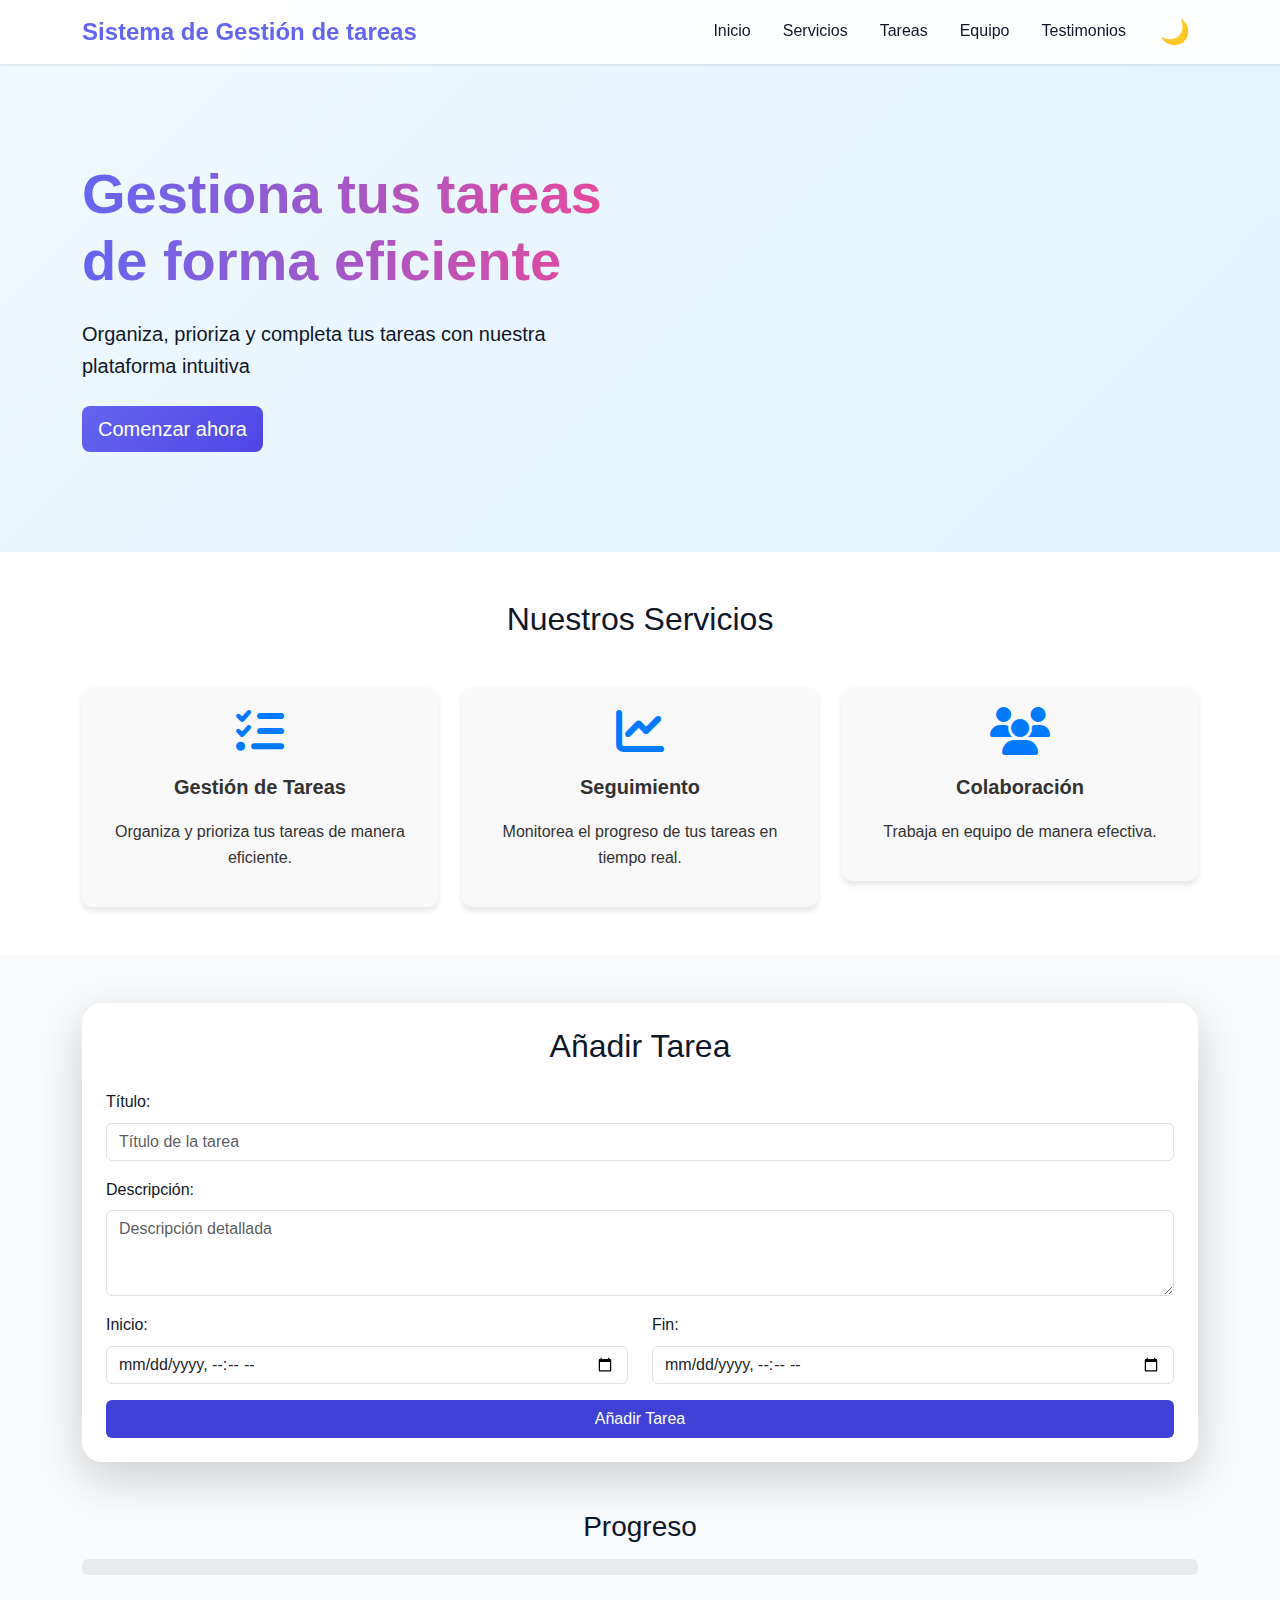
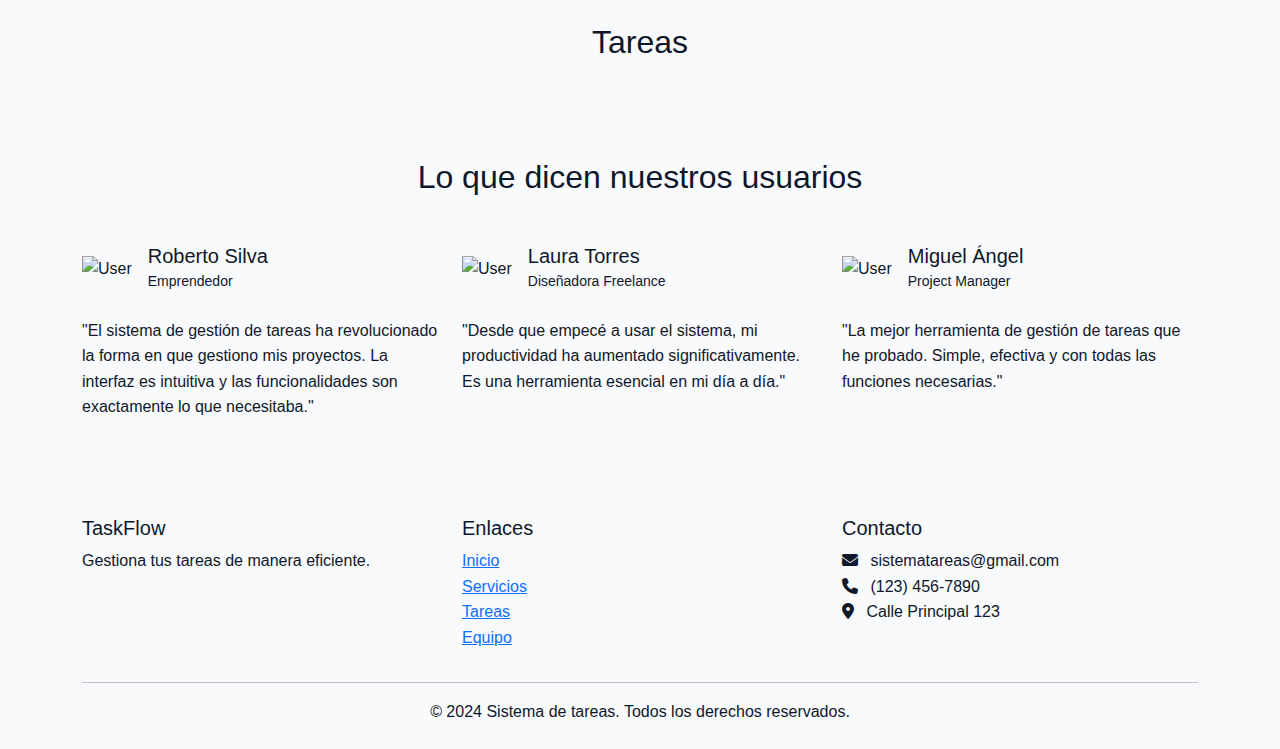
==== commit aa0c1a51: "Update de tarjetas, reutilizables con custom-element" ====
--- a/index.html
+++ b/index.html
@@ -15,38 +15,38 @@
 
 <body>
     <!-- Navbar -->
-<!-- Navbar -->
-<nav class="navbar navbar-expand-lg navbar-dark fixed-top">
-    <div class="container">
-        <a class="navbar-brand" href="#">Sistema de Gestión de tareas</a>
-        <button class="navbar-toggler" type="button" data-bs-toggle="collapse" data-bs-target="#navbarNav">
-            <span class="navbar-toggler-icon"></span>
-        </button>
-        <div class="collapse navbar-collapse" id="navbarNav">
-            <ul class="navbar-nav ms-auto">
-                <li class="nav-item">
-                    <a class="nav-link" href="#inicio">Inicio</a>
-                </li>
-                <li class="nav-item">
-                    <a class="nav-link" href="#servicios">Servicios</a>
-                </li>
-                <li class="nav-item">
-                    <a class="nav-link" href="#tareas">Tareas</a>
-                </li>
-                <li class="nav-item">
-                    <a class="nav-link" href="#equipo">Equipo</a>
-                </li>
-                <li class="nav-item">
-                    <a class="nav-link" href="#testimonios">Testimonios</a>
-                </li>
-                <!-- Aquí agregamos el Web Component para cambiar el tema -->
-                <li class="nav-item">
-                    <theme-switcher></theme-switcher> <!-- El Web Component -->
-                </li>
-            </ul>
-        </div>
-    </div>
-</nav>
+    <!-- Navbar -->
+    <nav class="navbar navbar-expand-lg navbar-dark fixed-top">
+        <div class="container">
+            <a class="navbar-brand" href="#">Sistema de Gestión de tareas</a>
+            <button class="navbar-toggler" type="button" data-bs-toggle="collapse" data-bs-target="#navbarNav">
+                <span class="navbar-toggler-icon"></span>
+            </button>
+            <div class="collapse navbar-collapse" id="navbarNav">
+                <ul class="navbar-nav ms-auto">
+                    <li class="nav-item">
+                        <a class="nav-link" href="#inicio">Inicio</a>
+                    </li>
+                    <li class="nav-item">
+                        <a class="nav-link" href="#servicios">Servicios</a>
+                    </li>
+                    <li class="nav-item">
+                        <a class="nav-link" href="#tareas">Tareas</a>
+                    </li>
+                    <li class="nav-item">
+                        <a class="nav-link" href="#equipo">Equipo</a>
+                    </li>
+                    <li class="nav-item">
+                        <a class="nav-link" href="#testimonios">Testimonios</a>
+                    </li>
+
+                    <li class="nav-item">
+                        <theme-switcher></theme-switcher>
+                    </li>
+                </ul>
+            </div>
+        </div>
+    </nav>
 
 
     <!-- Hero Section -->
@@ -64,34 +64,30 @@
     </section>
 
     <!-- Services Section -->
+    <!-- Services Section -->
     <section id="servicios" class="services-section py-5">
         <div class="container">
             <h2 class="text-center mb-5">Nuestros Servicios</h2>
             <div class="row g-4">
                 <div class="col-md-4">
-                    <div class="service-card">
-                        <i class="fas fa-tasks fa-3x mb-3"></i>
-                        <h3>Gestión de Tareas</h3>
-                        <p>Organiza y prioriza tus tareas de manera eficiente.</p>
-                    </div>
-                </div>
-                <div class="col-md-4">
-                    <div class="service-card">
-                        <i class="fas fa-chart-line fa-3x mb-3"></i>
-                        <h3>Seguimiento</h3>
-                        <p>Monitorea el progreso de tus tareas en tiempo real.</p>
-                    </div>
-                </div>
-                <div class="col-md-4">
-                    <div class="service-card">
-                        <i class="fas fa-users fa-3x mb-3"></i>
-                        <h3>Colaboración</h3>
-                        <p>Trabaja en equipo de manera efectiva.</p>
-                    </div>
+                    <service-card icon="fa-tasks" title="Gestión de Tareas"
+                        description="Organiza y prioriza tus tareas de manera eficiente.">
+                    </service-card>
+                </div>
+                <div class="col-md-4">
+                    <service-card icon="fa-chart-line" title="Seguimiento"
+                        description="Monitorea el progreso de tus tareas en tiempo real.">
+                    </service-card>
+                </div>
+                <div class="col-md-4">
+                    <service-card icon="fa-users" title="Colaboración"
+                        description="Trabaja en equipo de manera efectiva.">
+                    </service-card>
                 </div>
             </div>
         </div>
     </section>
+
 
     <!-- Task Management Section -->
     <main class="container py-5" id="tareas">
@@ -261,7 +257,18 @@
         </div>
     </footer>
 
-<script src="scripts/themeSwitcher.js"></script>
+    <script>
+        document.getElementById('themeSwitcher').addEventListener('click', () => {
+            document.body.classList.toggle('dark-mode');
+        });
+
+    </script>
+
+    <!-- *** WEB COMPONENTS *** -->
+    <!-- ShadowDOMW -->
+    <script src="scripts/themeSwitcher.js"></script>
+    <!-- CustomElement -->
+    <script src="scripts/serviceCard.js"></script>
     <!-- Bootstrap JS -->
     <script src="https://cdn.jsdelivr.net/npm/bootstrap@5.3.0-alpha3/dist/js/bootstrap.bundle.min.js"></script>
     <script type="module" src="./scripts/main.js"></script>
--- a/styles/main.css
+++ b/styles/main.css
@@ -9,11 +9,22 @@
     --success-color: #22c55e;
     --danger-color: #ef4444;
     --warning-color: #f59e0b;
+    --bg-color: #ffffff;
+    --text-color: #333333;
+    --card-bg: #f9f9f9;
+    --icon-color: #007bff;
 
     /* Variables para el tema oscuro */
     --dark-background: #0f172a;
     --dark-text: #f8fafc;
     --dark-secondary: #d1d5db;
+}
+
+body.dark-mode {
+    --bg-color: #333333;
+    --text-color: #f8fafc;
+    --card-bg: #0f172a;
+    --icon-color: #64748b;
 }
 
 /* General Styles */
@@ -90,7 +101,7 @@
     padding: 2.5rem;
     border-radius: 20px;
     background: white;
-    box-shadow: 0 10px 30px rgba(0,0,0,0.05);
+    box-shadow: 0 10px 30px rgba(0, 0, 0, 0.05);
     transition: all 0.3s ease;
     height: 100%;
 }
@@ -105,7 +116,7 @@
     background: white;
     border-radius: 20px;
     padding: 2rem;
-    box-shadow: 0 10px 30px rgba(0,0,0,0.05);
+    box-shadow: 0 10px 30px rgba(0, 0, 0, 0.05);
     transition: all 0.3s ease;
 }
 
@@ -187,13 +198,17 @@
         opacity: 0;
         transform: translateY(20px);
     }
+
     to {
         opacity: 1;
         transform: translateY(0);
     }
 }
 
-.custom-card, .service-card, .team-card, .testimonial-card {
+.custom-card,
+.service-card,
+.team-card,
+.testimonial-card {
     animation: fadeIn 0.5s ease-out forwards;
 }
 
@@ -207,6 +222,7 @@
         font-size: 2.5rem;
     }
 }
+
 /* Estilos para las fechas (inicio y fin de la tarea) */
 .date-task {
     font-weight: 500;
@@ -215,32 +231,40 @@
 
 /* Modo oscuro */
 body.dark-mode .date-task {
-    color: var(--dark-secondary);  /* Gris claro para las fechas en modo oscuro */
+    color: var(--dark-secondary);
+    /* Gris claro para las fechas en modo oscuro */
 }
 
 /* Modo claro */
 body.light-mode .date-task {
-    color: var(--secondary-color);  /* Color oscuro para las fechas en modo claro */
+    color: var(--secondary-color);
+    /* Color oscuro para las fechas en modo claro */
 }
 
 /* Boton de añadir tarea    */
 
 /* Estilos para el botón en modo claro */
 .btn.custom-btn {
-    color: #ffffff;  /* Color de texto oscuro en modo claro */
-    background-color: #3f42d7;  /* Color de fondo en modo claro */
+    color: #ffffff;
+    /* Color de texto oscuro en modo claro */
+    background-color: #3f42d7;
+    /* Color de fondo en modo claro */
 }
 
 .btn.custom-btn:hover {
-    color: #fff;  /* Cambiar color de texto a blanco cuando el botón está en hover */
+    color: #fff;
+    /* Cambiar color de texto a blanco cuando el botón está en hover */
 }
 
 /* Estilos para el botón en modo oscuro */
 body.dark-mode .btn.custom-btn {
-    color: #f8fafc;  /* Color de texto claro (blanco) en modo oscuro */
-    background-color: #4f46e5;  /* Color de fondo para el modo oscuro */
+    color: #f8fafc;
+    /* Color de texto claro (blanco) en modo oscuro */
+    background-color: #4f46e5;
+    /* Color de fondo para el modo oscuro */
 }
 
 body.dark-mode .btn.custom-btn:hover {
-    color: #333;  /* Cambiar el texto a oscuro cuando está en hover en modo oscuro */
-}
+    color: #333;
+    /* Cambiar el texto a oscuro cuando está en hover en modo oscuro */
+}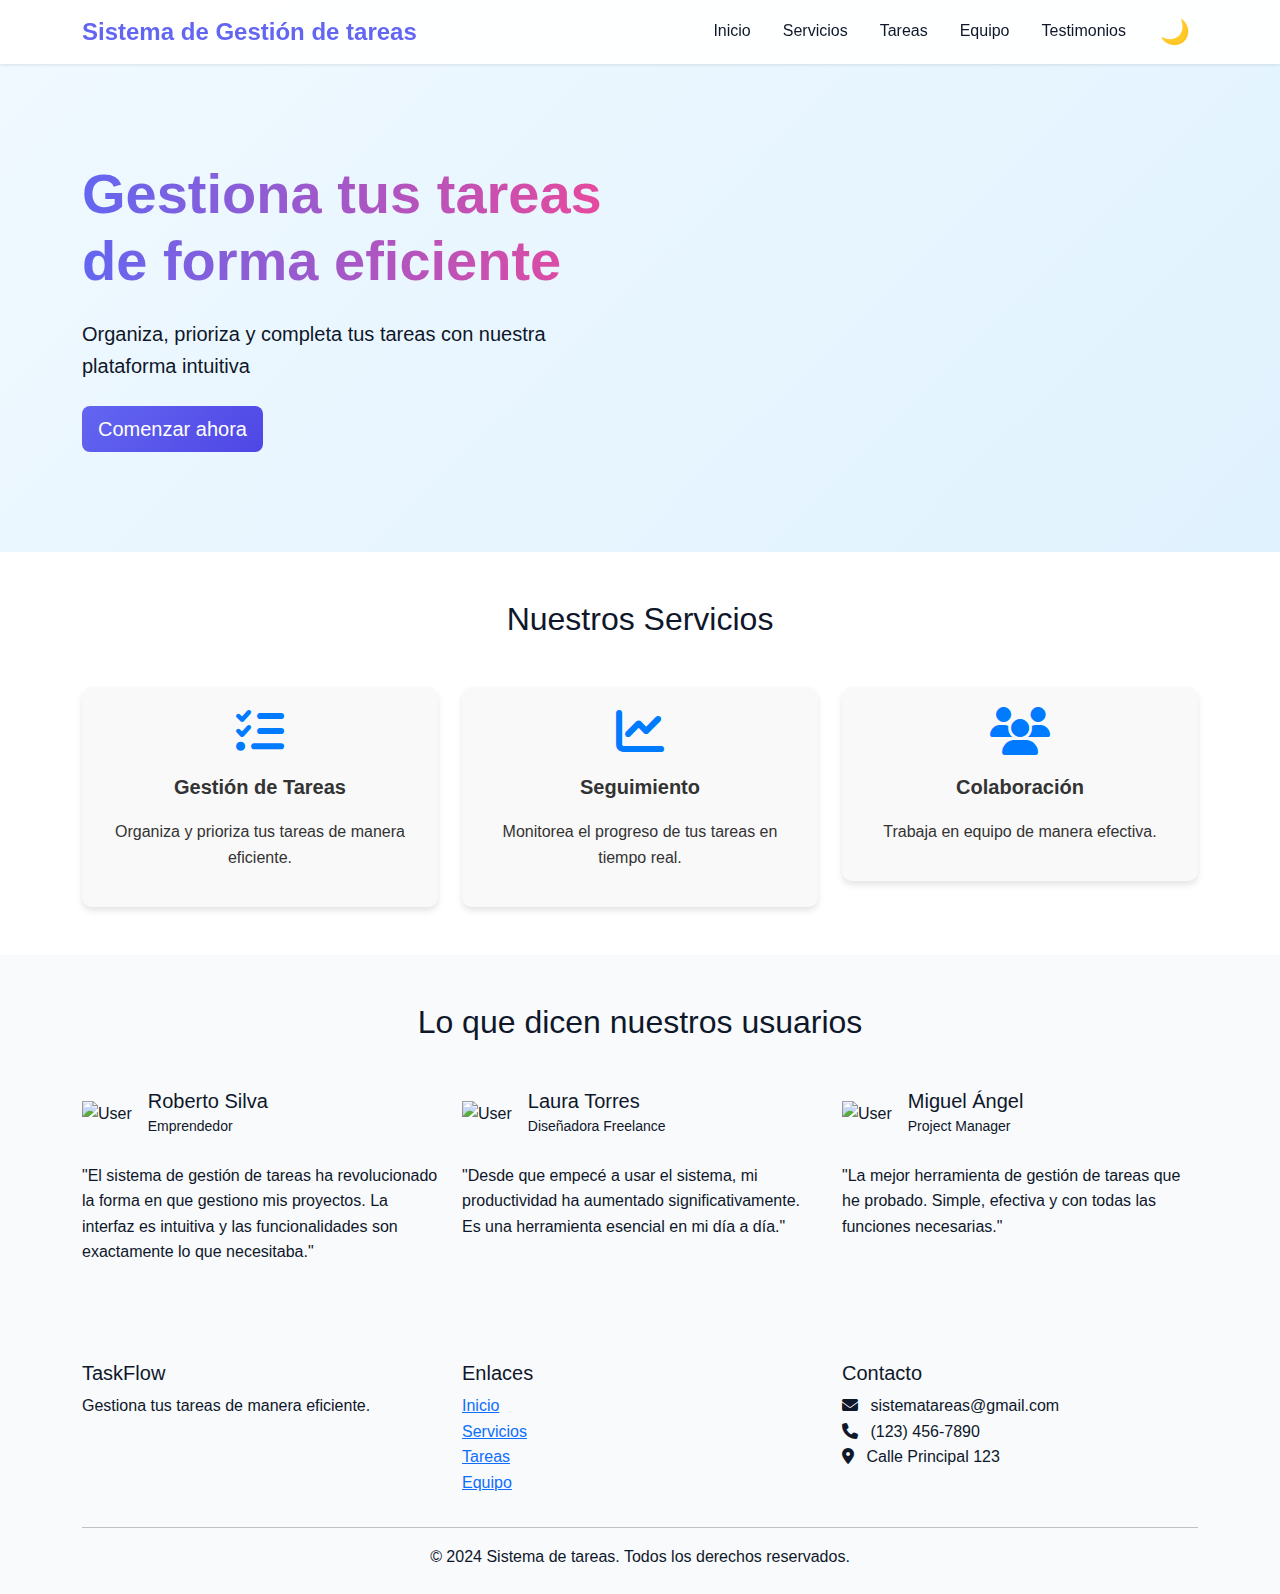
==== commit 23644074: "actualizacion de la seccion de tareas, implementacion de html template" ====
--- a/index.html
+++ b/index.html
@@ -31,7 +31,7 @@
                         <a class="nav-link" href="#servicios">Servicios</a>
                     </li>
                     <li class="nav-item">
-                        <a class="nav-link" href="#tareas">Tareas</a>
+                        <a class="nav-link" href="tareas.html">Tareas</a>
                     </li>
                     <li class="nav-item">
                         <a class="nav-link" href="#equipo">Equipo</a>
@@ -56,7 +56,7 @@
                 <div class="col-lg-6">
                     <h1 class="display-4 fw-bold mb-4">Gestiona tus tareas de forma eficiente</h1>
                     <p class="lead mb-4">Organiza, prioriza y completa tus tareas con nuestra plataforma intuitiva</p>
-                    <a href="#tareas" class="btn btn-primary btn-lg">Comenzar ahora</a>
+                    <a href="tareas.html" class="btn btn-primary btn-lg">Comenzar ahora</a>
                 </div>
 
             </div>
@@ -88,61 +88,6 @@
         </div>
     </section>
 
-
-    <!-- Task Management Section -->
-    <main class="container py-5" id="tareas">
-        <!-- Sección del formulario -->
-        <section class="mb-5">
-            <div class="custom-card shadow-lg p-4">
-                <h2 class="text-center custom-title mb-4">Añadir Tarea</h2>
-                <form id="taskForm">
-                    <div class="mb-3">
-                        <label for="title" class="form-label custom-label">Título:</label>
-                        <input type="text" id="title" name="title" class="form-control custom-input"
-                            placeholder="Título de la tarea" required>
-                    </div>
-                    <div class="mb-3">
-                        <label for="description" class="form-label custom-label">Descripción:</label>
-                        <textarea id="description" name="description" class="form-control custom-textarea" rows="3"
-                            placeholder="Descripción detallada" required></textarea>
-                    </div>
-                    <div class="row">
-                        <div class="col-md-6 mb-3">
-                            <label for="start_time" class="form-label custom-label">Inicio:</label>
-                            <input type="datetime-local" id="start_time" name="start_time"
-                                class="form-control custom-input" required>
-                        </div>
-                        <div class="col-md-6 mb-3">
-                            <label for="end_time" class="form-label custom-label">Fin:</label>
-                            <input type="datetime-local" id="end_time" name="end_time" class="form-control custom-input"
-                                required>
-                        </div>
-                    </div>
-                    <button type="submit" class="btn custom-btn w-100">Añadir Tarea</button>
-                </form>
-            </div>
-        </section>
-
-        <!-- Barra de progreso -->
-        <section class="mb-5">
-            <h3 class="text-center custom-title mb-3">Progreso</h3>
-            <div class="progress">
-                <div id="progressBar" class="progress-bar progress-bar-striped" role="progressbar" style="width: 0%;"
-                    aria-valuenow="0" aria-valuemin="0" aria-valuemax="100">
-                    0% Completado
-                </div>
-            </div>
-        </section>
-
-
-        <!-- Línea de tiempo -->
-        <section>
-            <h2 class="text-center custom-title mb-4">Tareas</h2>
-            <div id="timelineContainer" class="row g-4">
-
-            </div>
-        </section>
-    </main>
 
     <!-- Team Section -->
     <!-- <section id="equipo" class="team-section py-5">
@@ -271,7 +216,7 @@
     <script src="scripts/serviceCard.js"></script>
     <!-- Bootstrap JS -->
     <script src="https://cdn.jsdelivr.net/npm/bootstrap@5.3.0-alpha3/dist/js/bootstrap.bundle.min.js"></script>
-    <script type="module" src="./scripts/main.js"></script>
+    
 </body>
 
 </html>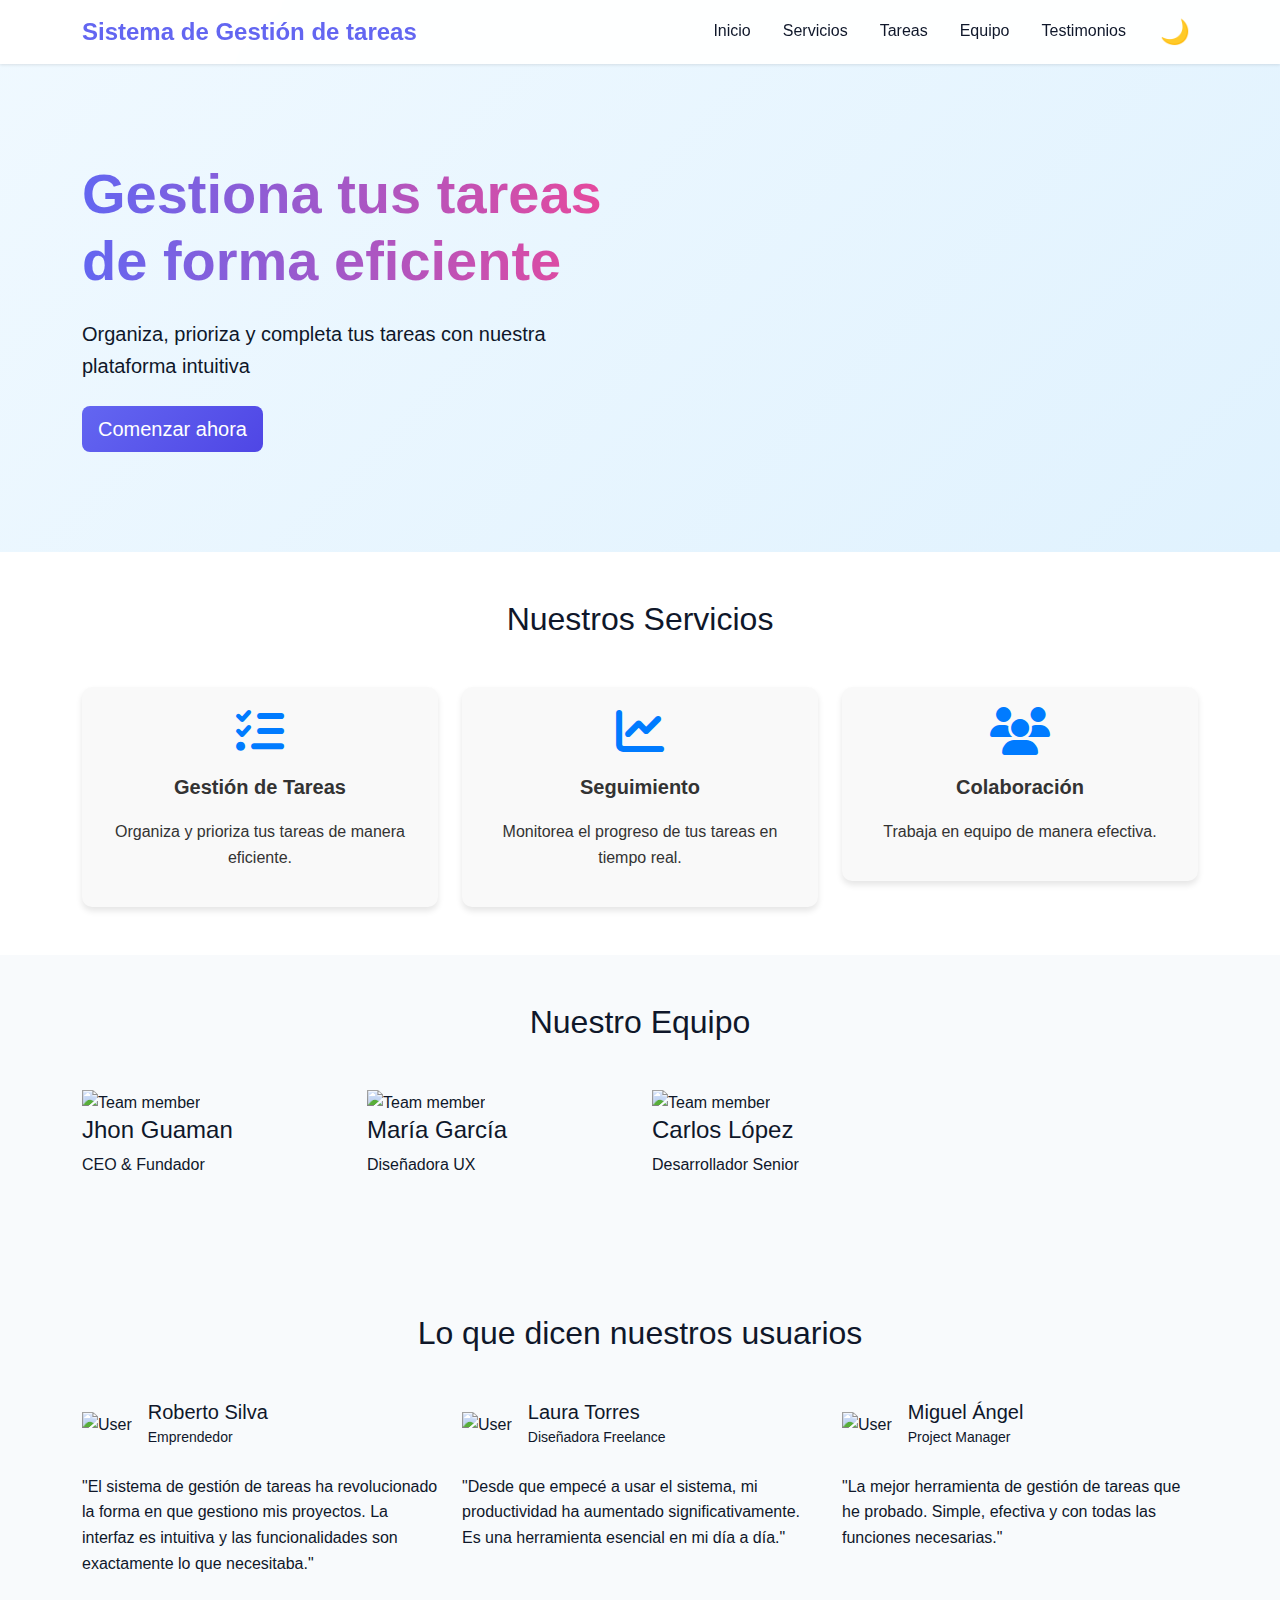
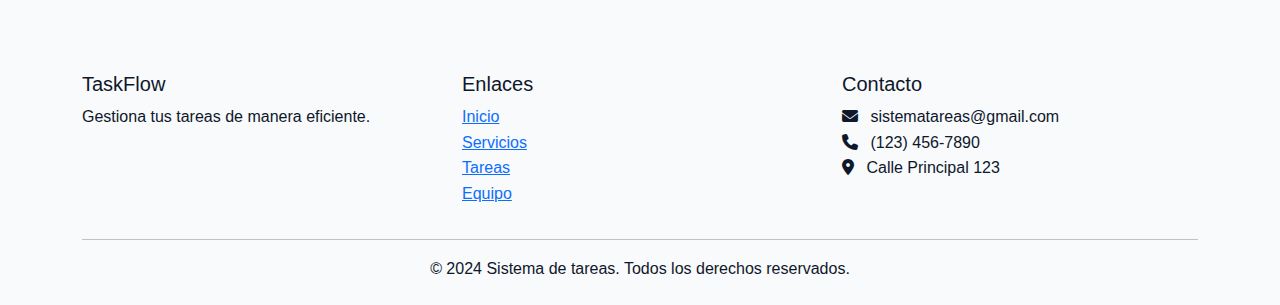
==== commit a29c1b4f: "add window.customelements" ====
--- a/index.html
+++ b/index.html
@@ -90,7 +90,7 @@
 
 
     <!-- Team Section -->
-    <!-- <section id="equipo" class="team-section py-5">
+    <section id="equipo" class="team-section py-5">
         <div class="container">
             <h2 class="text-center mb-5">Nuestro Equipo</h2>
             <div class="row">
@@ -115,10 +115,10 @@
                         <p>Desarrollador Senior</p>
                     </div>
                 </div>
-               
-            </div>
-        </div>
-    </section> -->
+
+            </div>
+        </div>
+    </section>
 
     <!-- Testimonials Section -->
     <section id="testimonios" class="testimonials-section py-5">
@@ -216,7 +216,7 @@
     <script src="scripts/serviceCard.js"></script>
     <!-- Bootstrap JS -->
     <script src="https://cdn.jsdelivr.net/npm/bootstrap@5.3.0-alpha3/dist/js/bootstrap.bundle.min.js"></script>
-    
+
 </body>
 
 </html>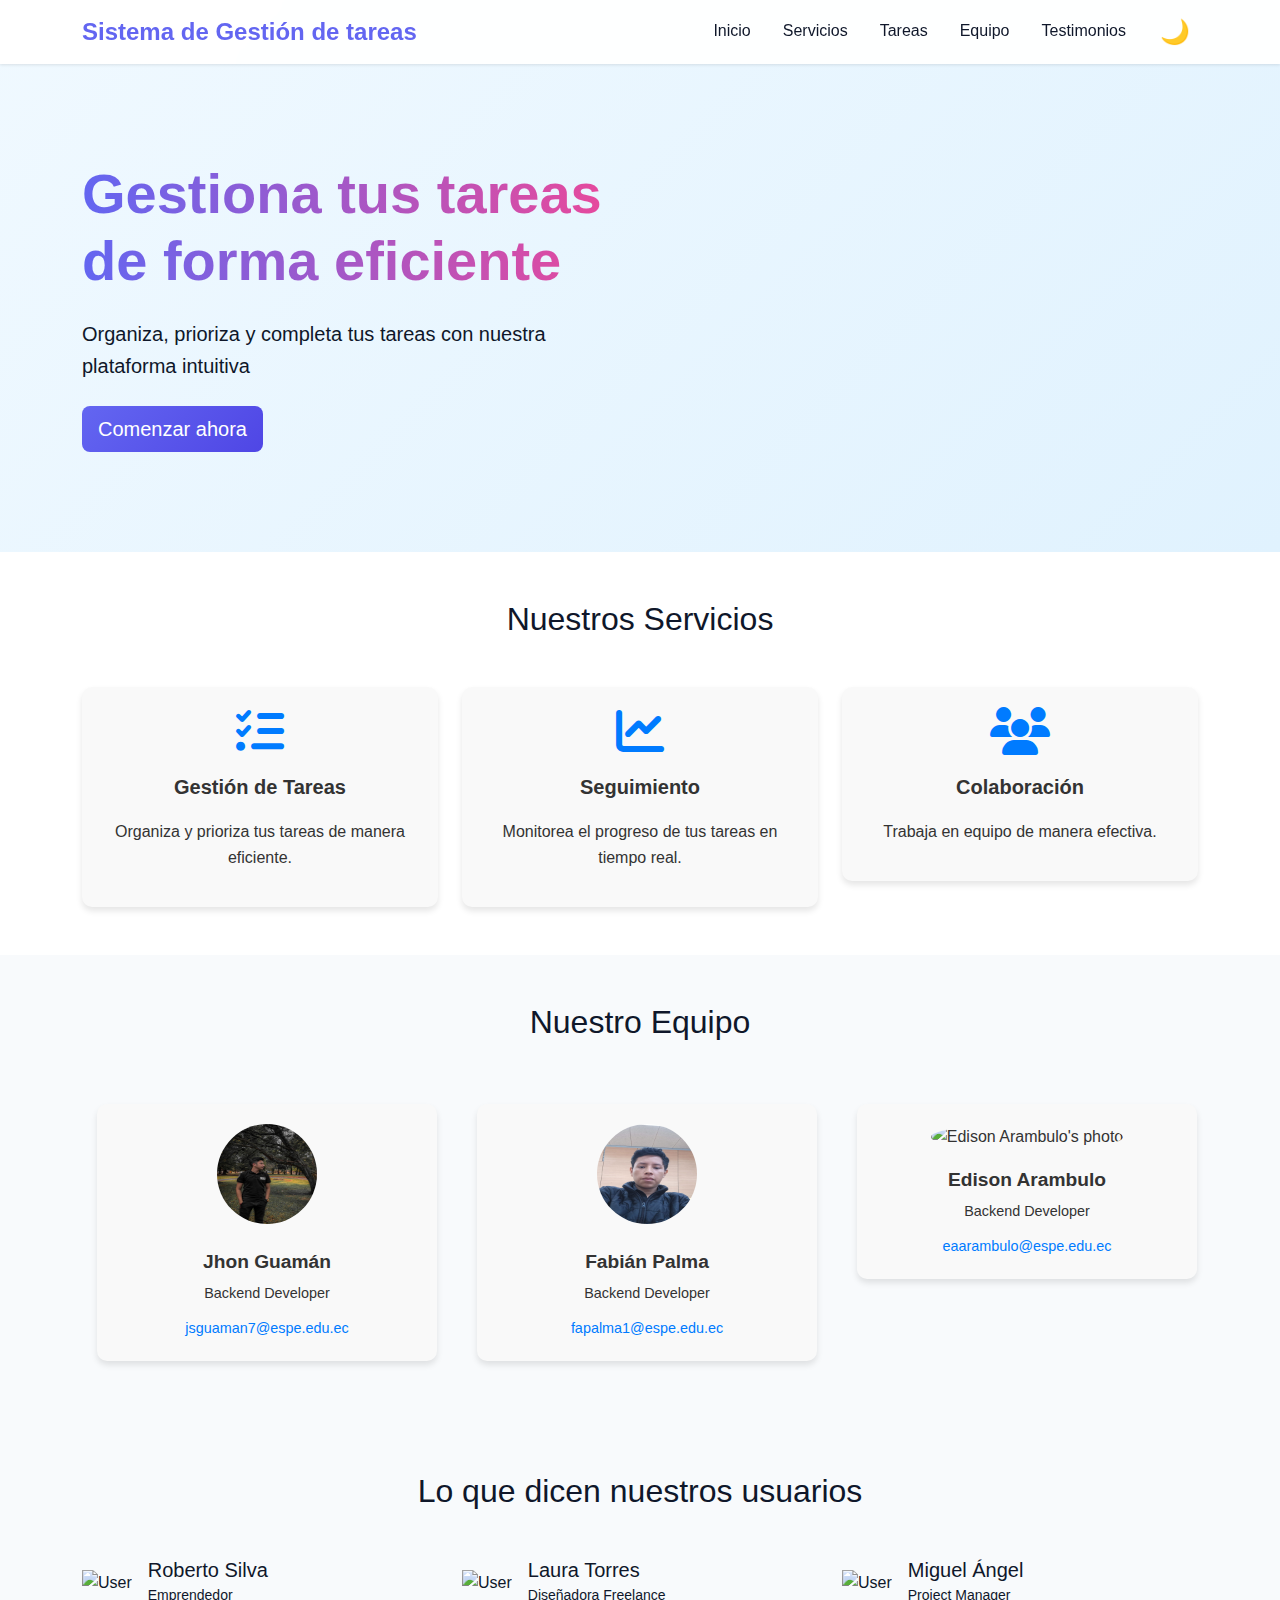
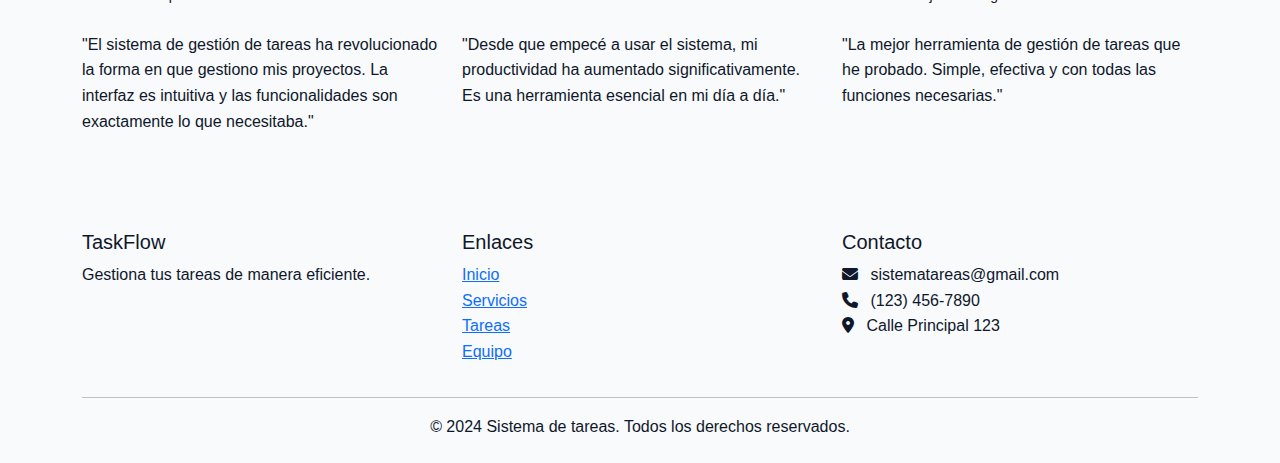
==== commit 0304a4bd: "Estructurar web componentes + tarjetas con custom elements" ====
--- a/index.html
+++ b/index.html
@@ -93,30 +93,22 @@
     <section id="equipo" class="team-section py-5">
         <div class="container">
             <h2 class="text-center mb-5">Nuestro Equipo</h2>
-            <div class="row">
-                <div class="col-lg-3 col-md-6 mb-4">
-                    <div class="team-card">
-                        <img src="https://randomuser.me/api/portraits/men/1.jpg" alt="Team member">
-                        <h4>Jhon Guaman</h4>
-                        <p>CEO & Fundador</p>
-                    </div>
-                </div>
-                <div class="col-lg-3 col-md-6 mb-4">
-                    <div class="team-card">
-                        <img src="https://randomuser.me/api/portraits/men/2.jpg" alt="Team member">
-                        <h4>María García</h4>
-                        <p>Diseñadora UX</p>
-                    </div>
-                </div>
-                <div class="col-lg-3 col-md-6 mb-4">
-                    <div class="team-card">
-                        <img src="https://randomuser.me/api/portraits/men/3.jpg" alt="Team member">
-                        <h4>Carlos López</h4>
-                        <p>Desarrollador Senior</p>
-                    </div>
-                </div>
-
-            </div>
+            <div class="row text-center">
+                <div class=" col-sm-4">
+                    <team-card name="Jhon Guamán" role="Backend Developer" image="img/jhon.jpeg"
+                        email="jsguaman7@espe.edu.ec"></team-card>
+                </div>
+                <div class=" col-sm-4">
+                    <team-card name="Fabián Palma" role="Backend Developer" image="img/fabian.jpeg"
+                        email="fapalma1@espe.edu.ec"></team-card>
+                </div>
+                <div class=" col-sm-4">
+                    <team-card name="Edison Arambulo" role="Backend Developer"
+                        email="eaarambulo@espe.edu.ec"></team-card>
+                </div>
+
+            </div>
+
         </div>
     </section>
 
@@ -202,18 +194,13 @@
         </div>
     </footer>
 
-    <script>
-        document.getElementById('themeSwitcher').addEventListener('click', () => {
-            document.body.classList.toggle('dark-mode');
-        });
-
-    </script>
 
     <!-- *** WEB COMPONENTS *** -->
     <!-- ShadowDOMW -->
     <script src="scripts/themeSwitcher.js"></script>
     <!-- CustomElement -->
     <script src="scripts/serviceCard.js"></script>
+    <script src="scripts/teamCard.js"></script>
     <!-- Bootstrap JS -->
     <script src="https://cdn.jsdelivr.net/npm/bootstrap@5.3.0-alpha3/dist/js/bootstrap.bundle.min.js"></script>
 
--- a/styles/main.css
+++ b/styles/main.css
@@ -267,4 +267,46 @@
 body.dark-mode .btn.custom-btn:hover {
     color: #333;
     /* Cambiar el texto a oscuro cuando está en hover en modo oscuro */
+}
+
+/* Estilos para el formulario de tareas */
+.form-container {
+    display: none;
+    opacity: 0;
+    transition: opacity 0.3s ease-in-out;
+}
+
+.form-container.visible {
+    display: block;
+    opacity: 1;
+}
+
+.custom-card.transparent {
+    background: rgba(255, 255, 255, 0.85);
+    backdrop-filter: blur(10px);
+}
+
+.add-task-container {
+    text-align: center;
+    margin-bottom: 2rem;
+}
+
+.add-task-btn {
+    padding: 10px 20px;
+    font-size: 1.1rem;
+    border-radius: 25px;
+    background: linear-gradient(45deg, #007bff, #0056b3);
+    color: white;
+    border: none;
+    box-shadow: 0 2px 5px rgba(0,0,0,0.2);
+    transition: transform 0.2s;
+}
+
+.add-task-btn:hover {
+    transform: translateY(-2px);
+    box-shadow: 0 4px 8px rgba(0,0,0,0.2);
+}
+
+.add-task-btn i {
+    margin-right: 8px;
 }